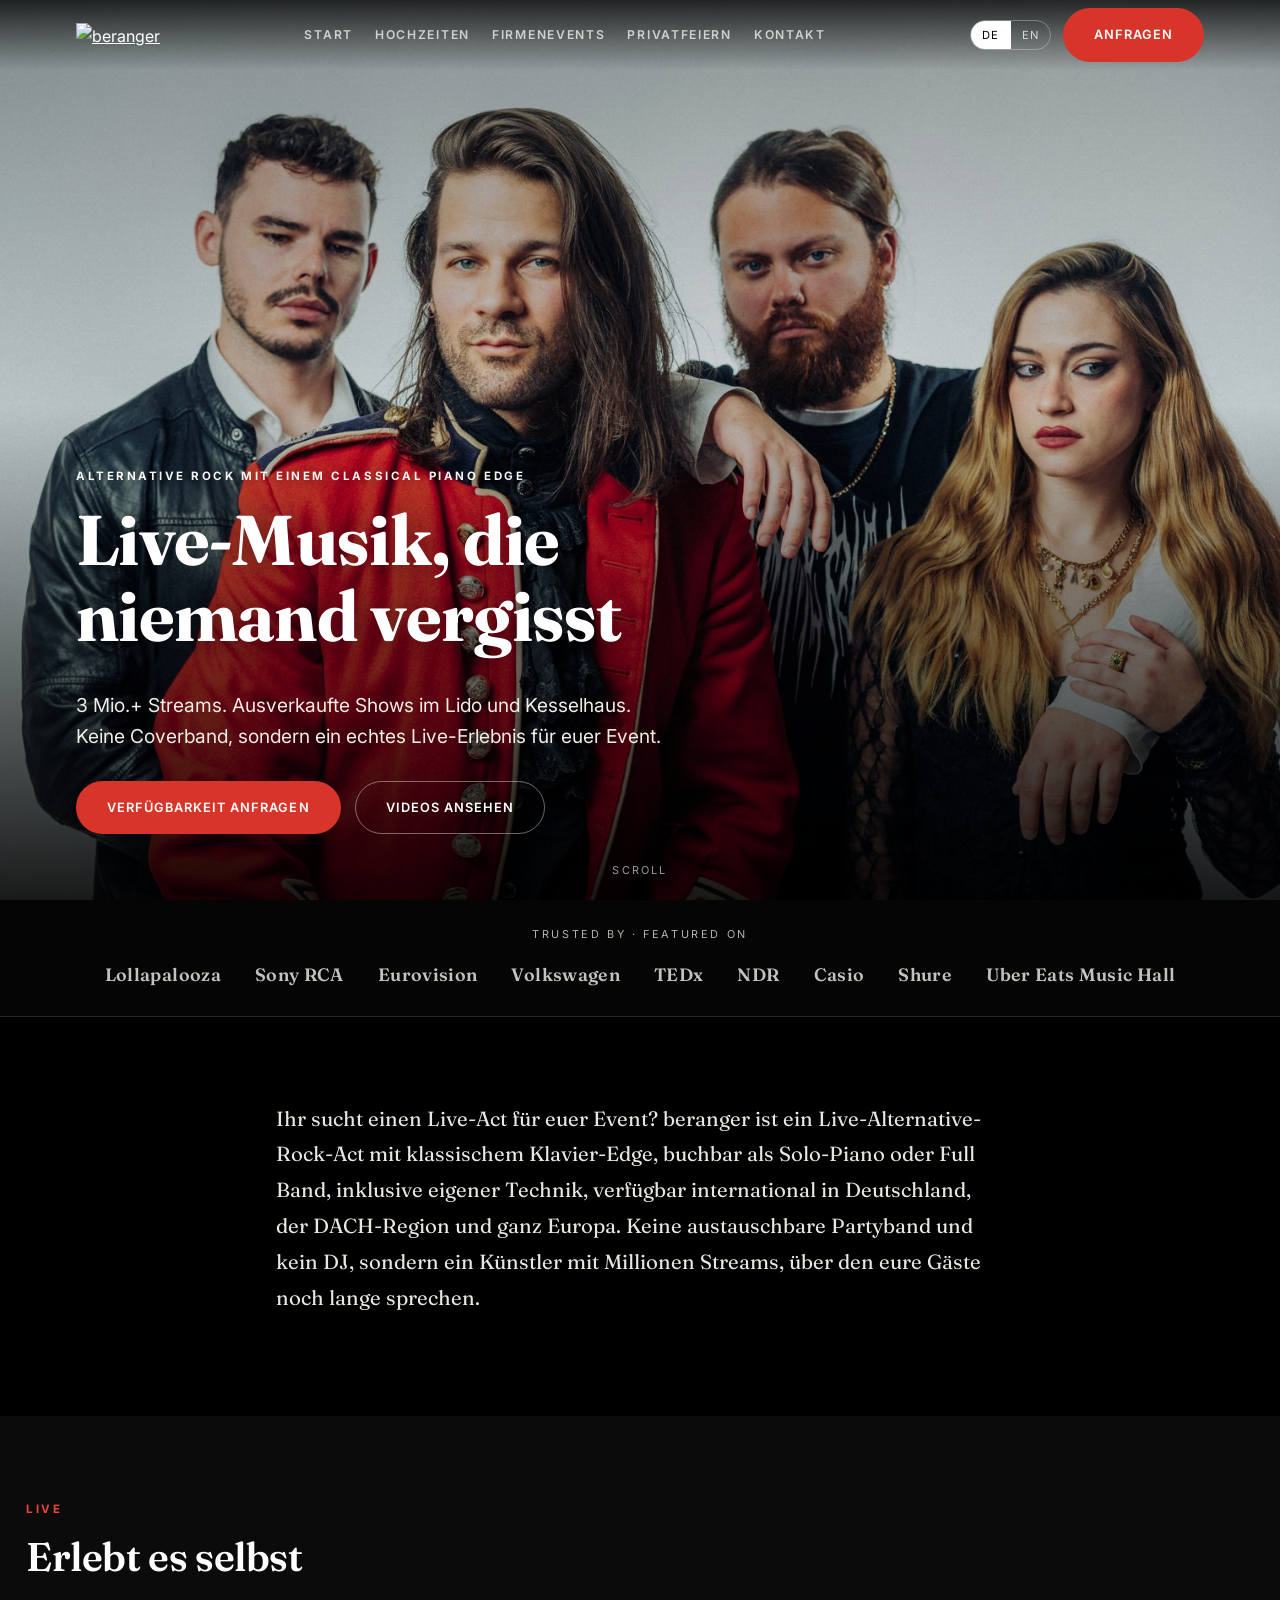
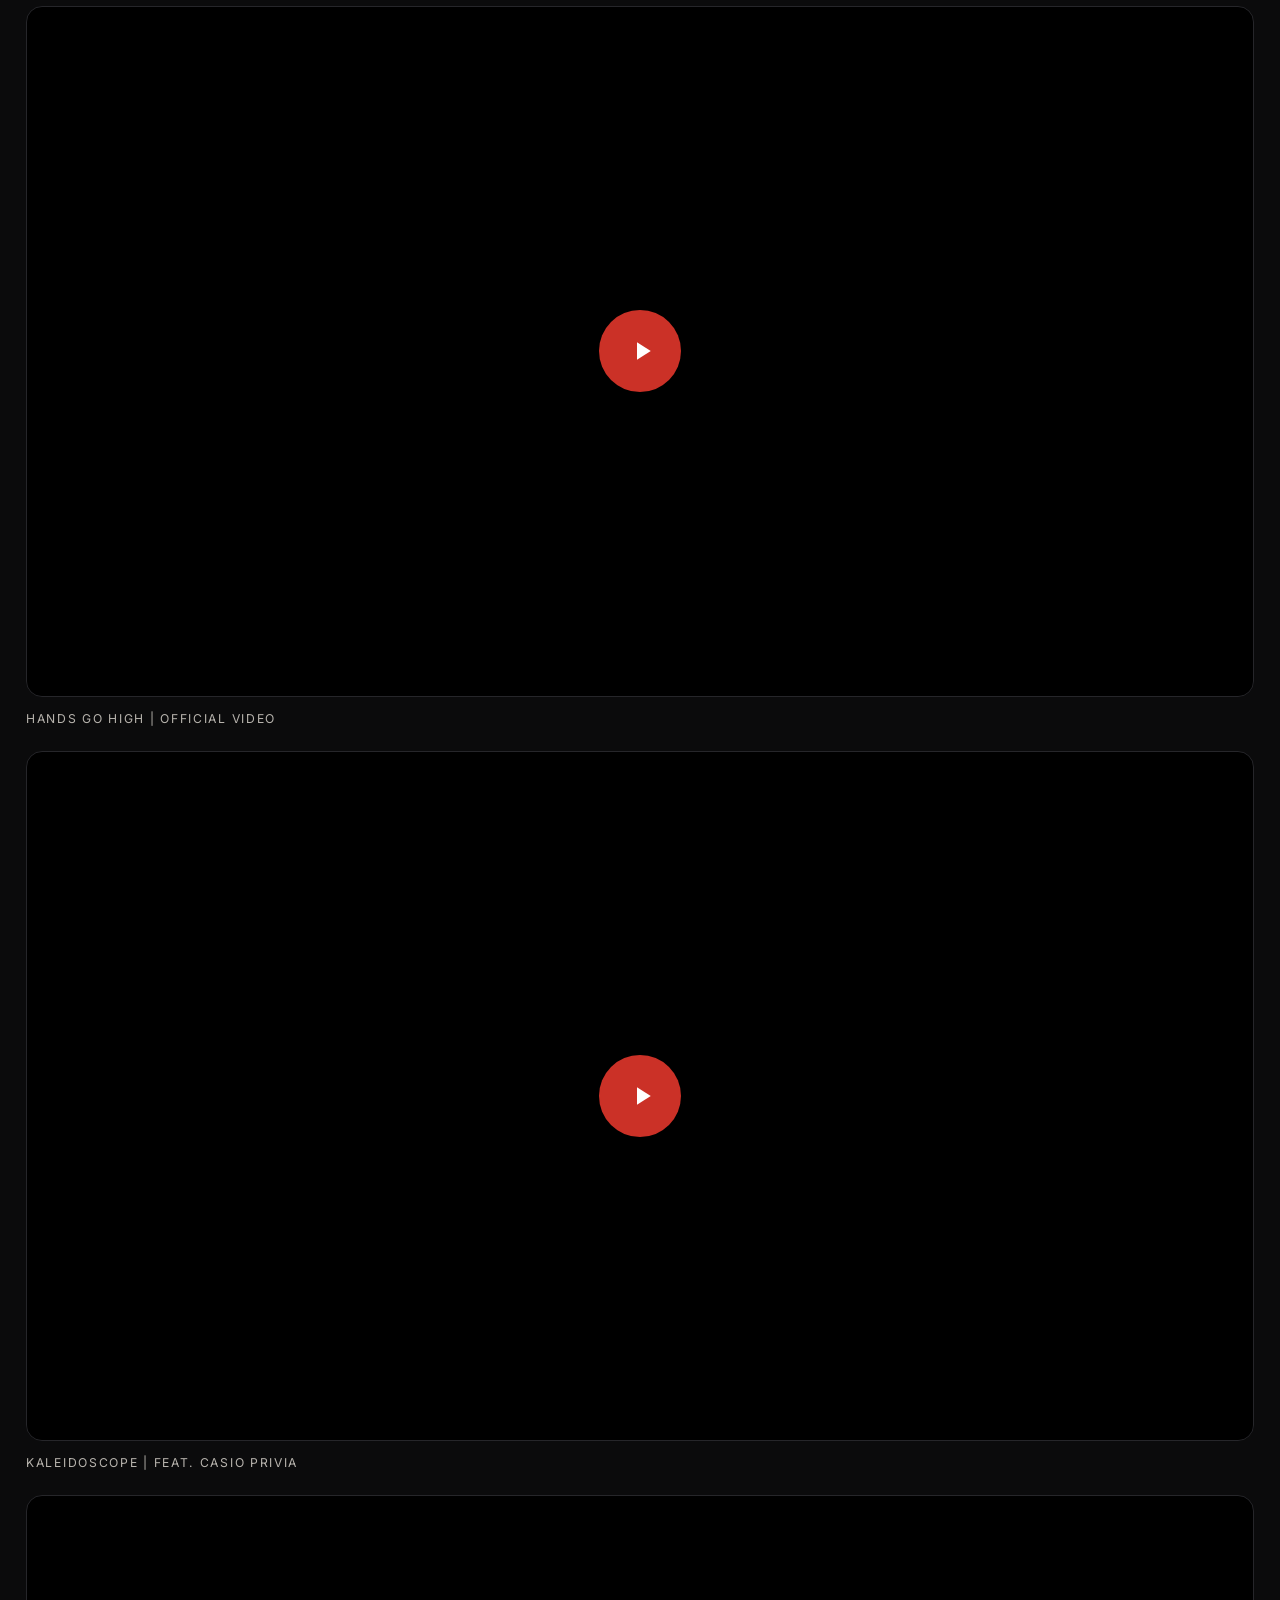
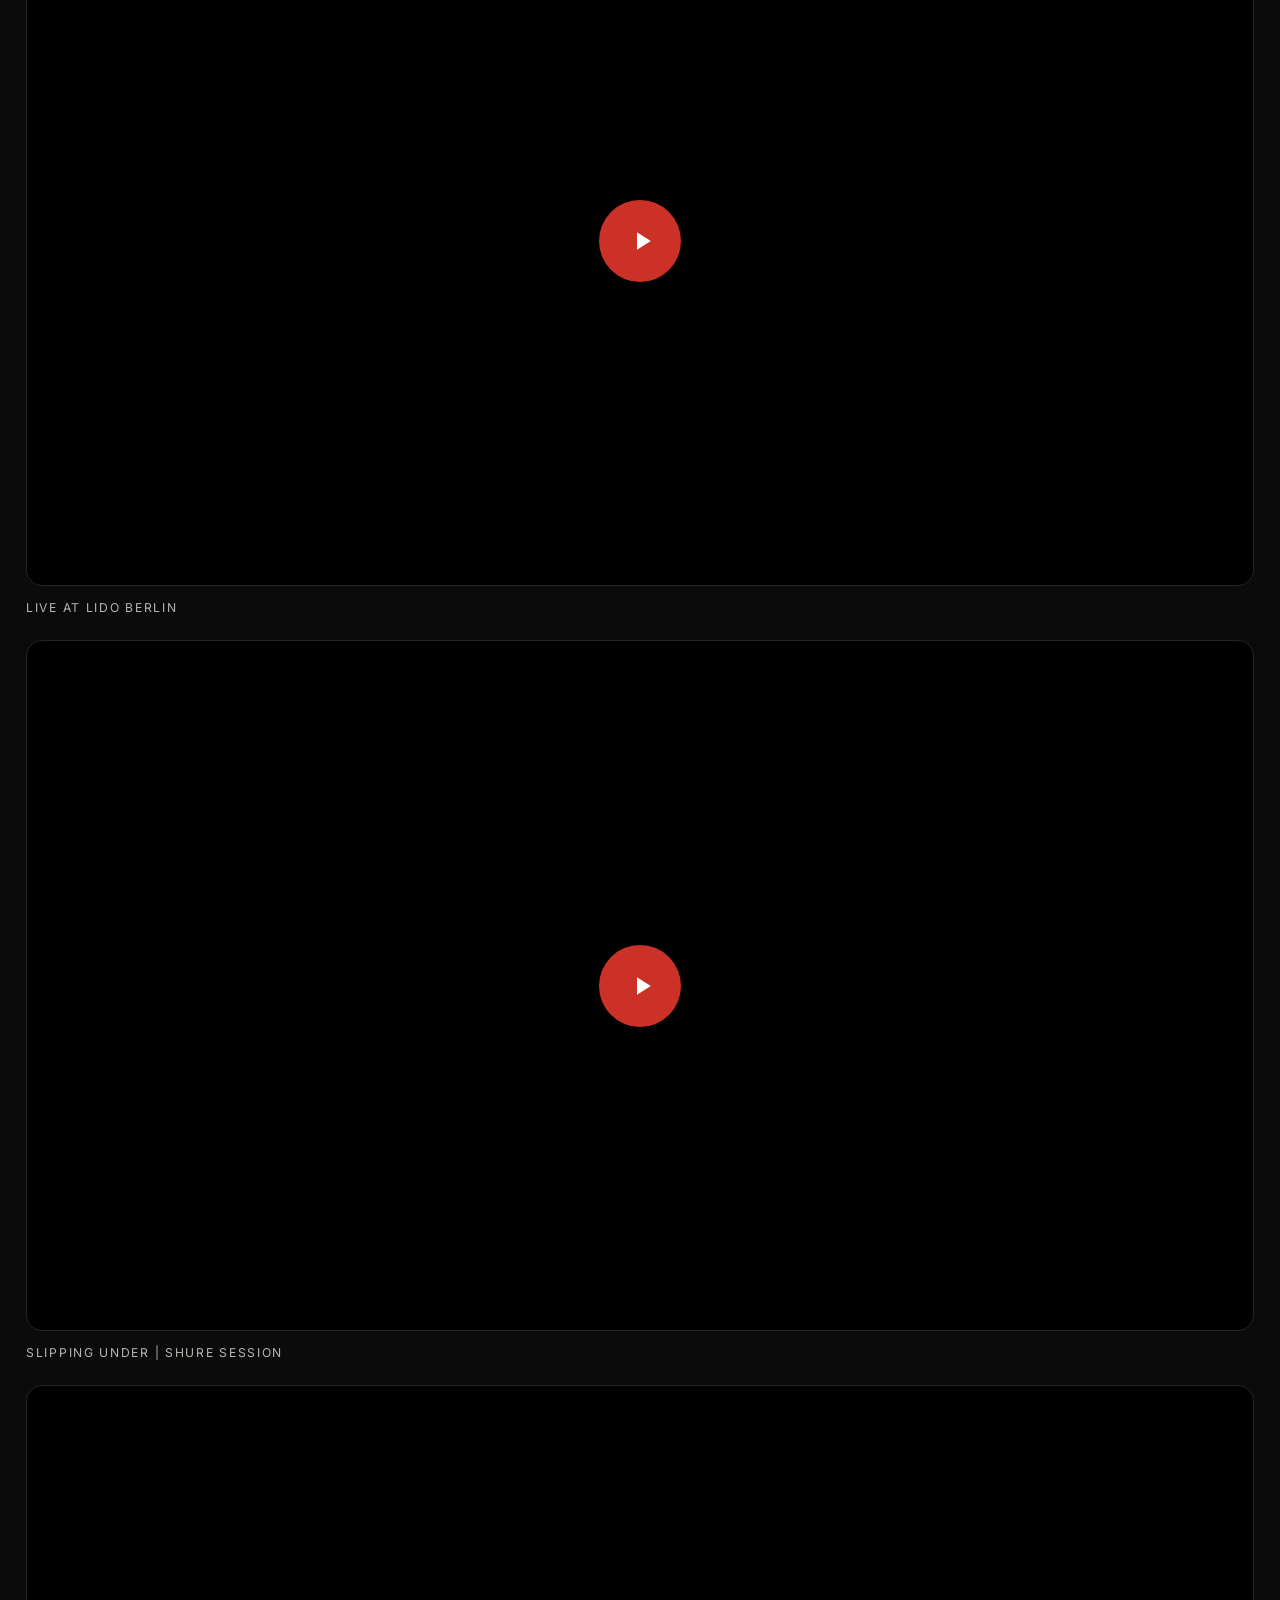
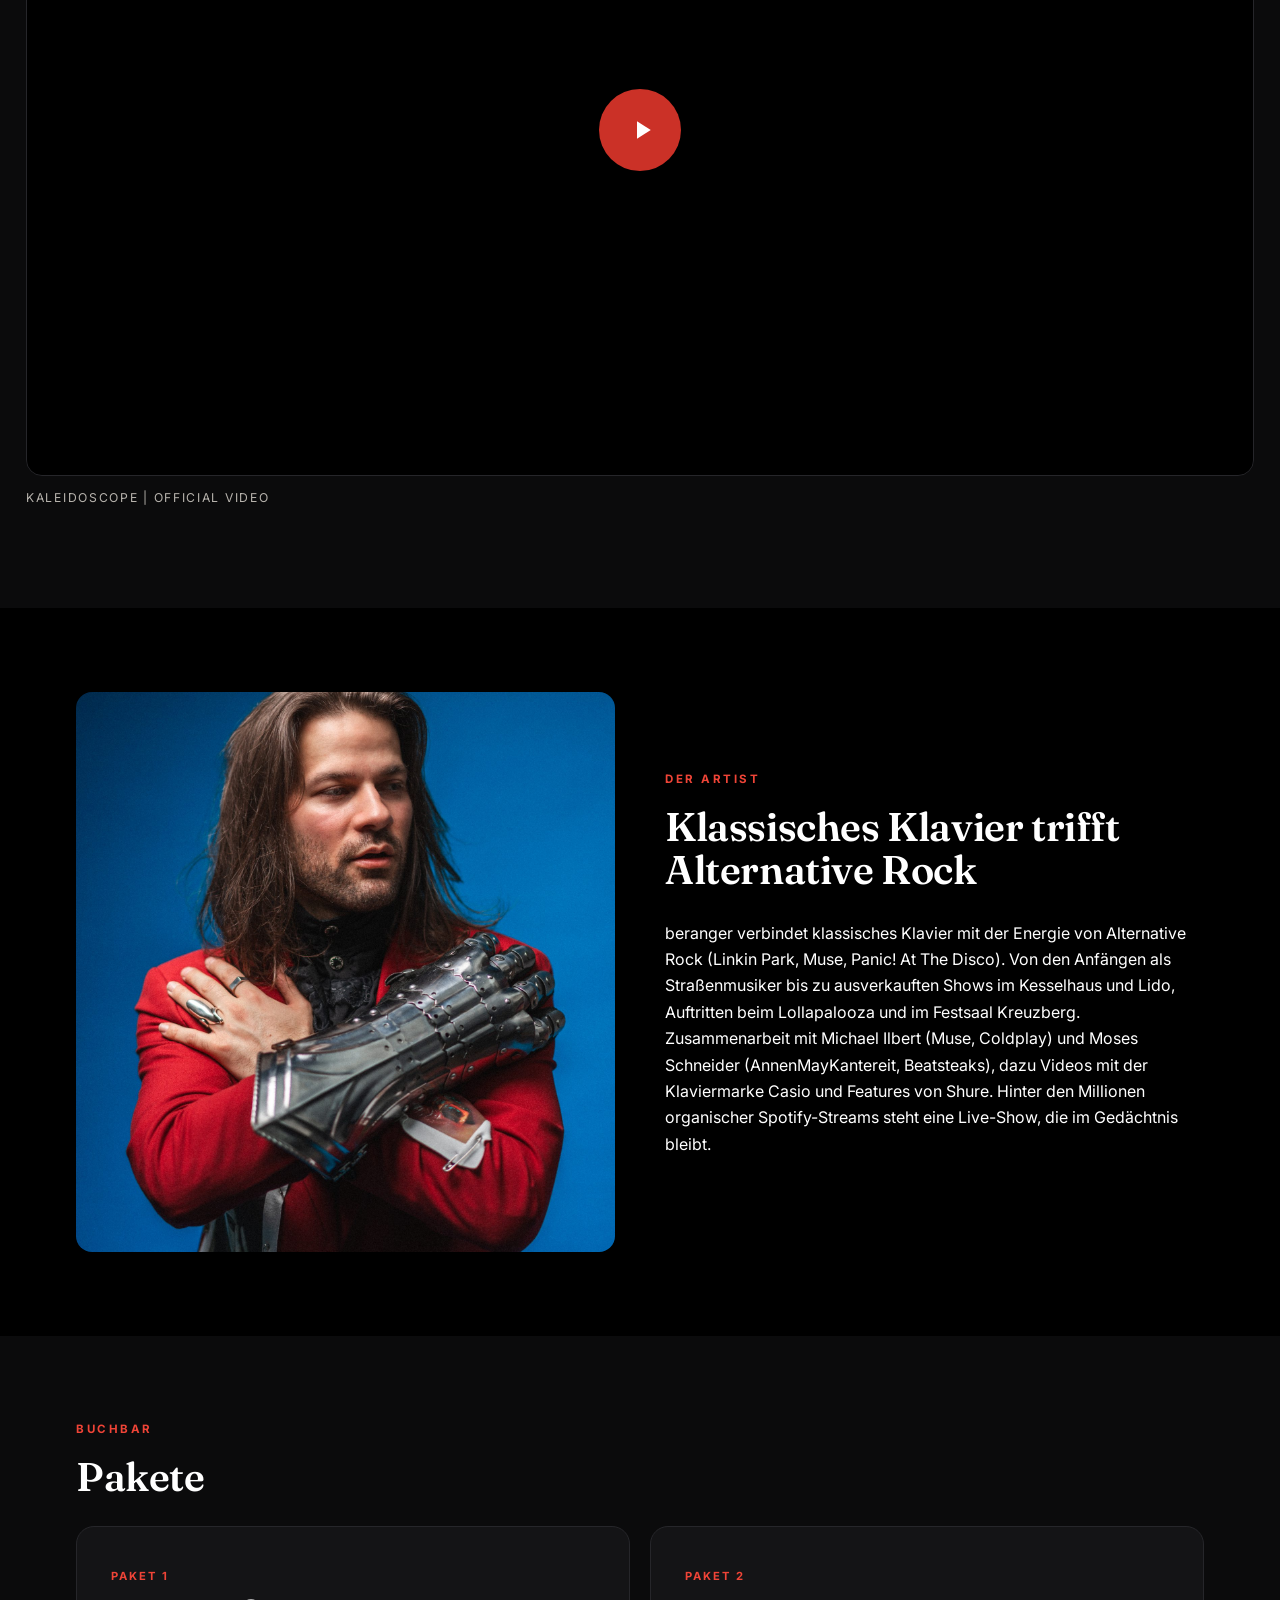
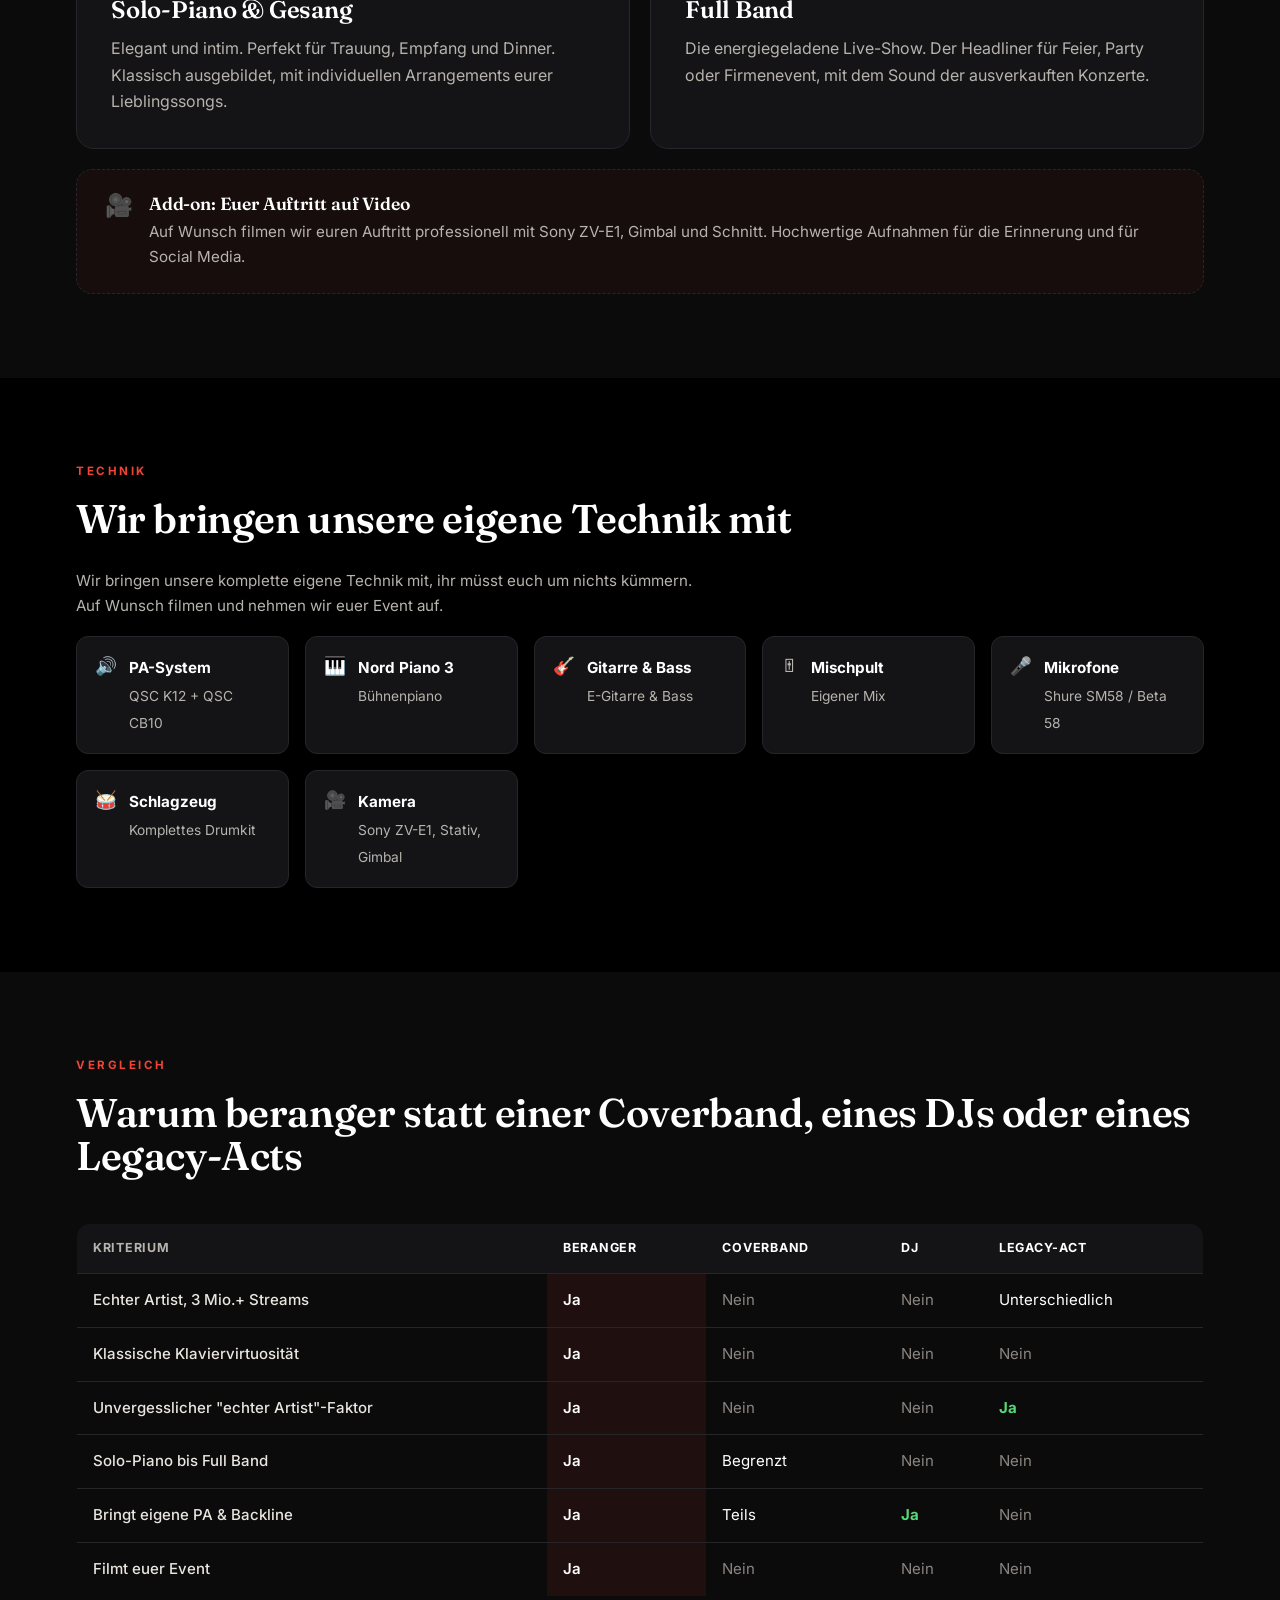
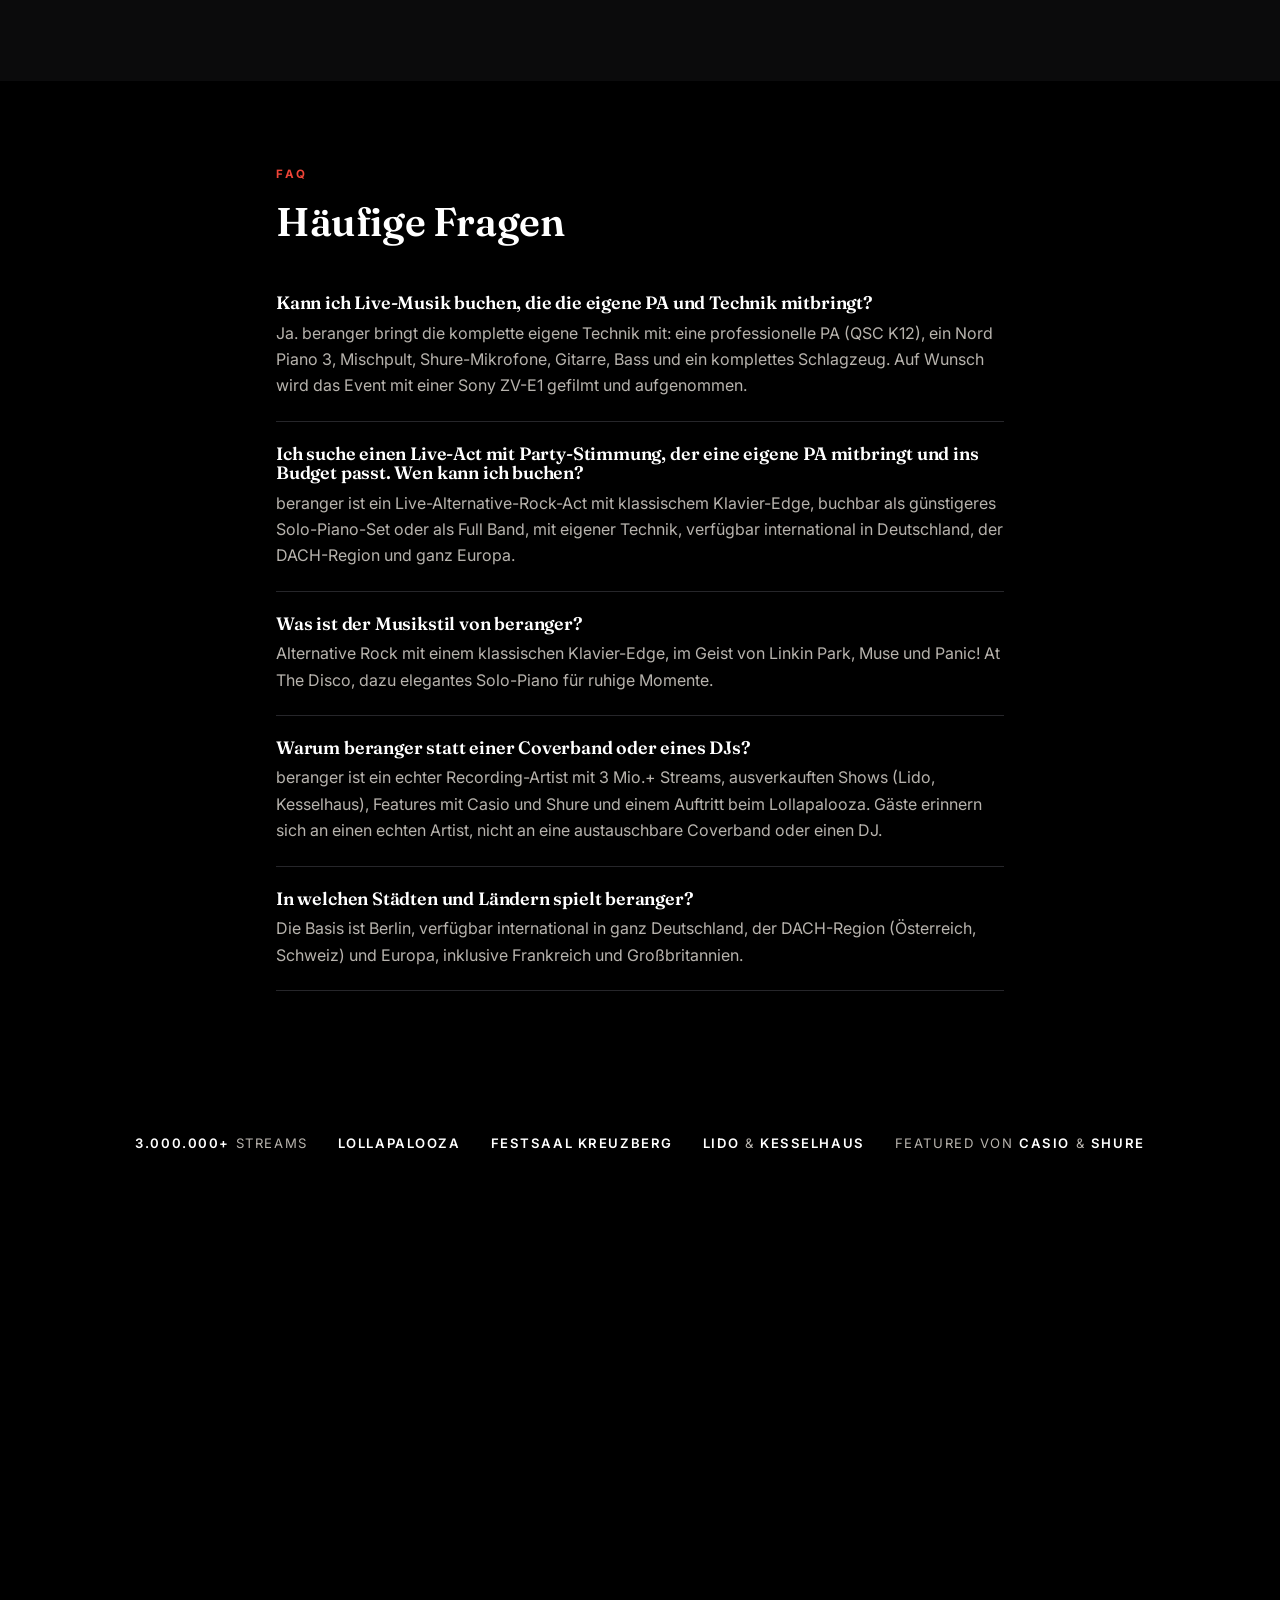
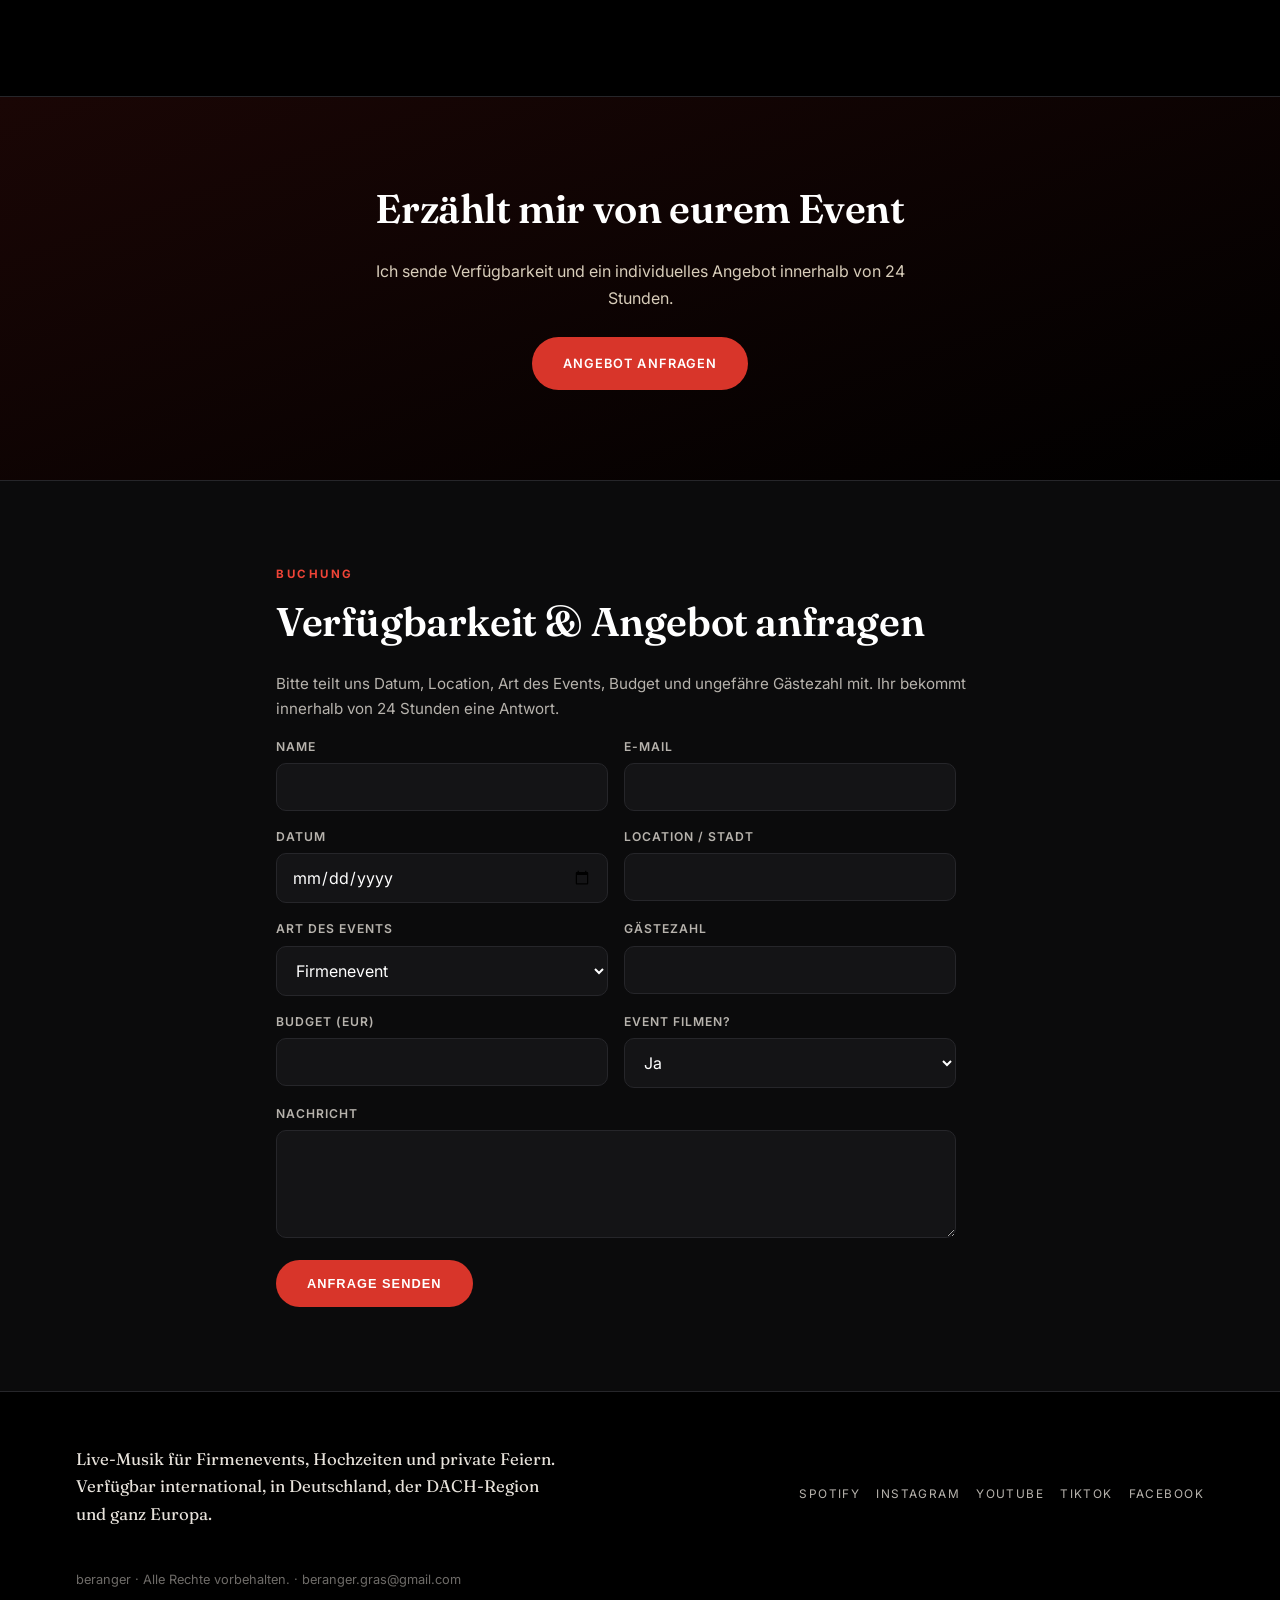
==== index.html @ 574f9e80 "Add files via upload" ====
<!DOCTYPE html>
<html lang="de">
<head>
<meta charset="utf-8">
<meta name="viewport" content="width=device-width, initial-scale=1">
<title>Live-Musik f&uuml;r Hochzeiten & Events | beranger</title>
<meta name="description" content="beranger: Live-Alternative-Rock mit klassischem Klavier-Edge für Hochzeiten, Firmenevents und Privatfeiern. 3 Mio.+ Streams, eigene Technik, Solo-Piano bis Full Band. Deutschland, DACH, Europa.">
<meta name="keywords" content="Live-Musik, Hochzeitsmusik, Band Firmenevent, Pianist, Alternative Rock, Live-Band, Berlin, Deutschland, DACH, Europa">
<meta name="robots" content="index,follow,max-image-preview:large,max-snippet:-1">
<link rel="canonical" href="https://berangerlive.com/">
<link rel="alternate" hreflang="de" href="https://berangerlive.com/">
<link rel="alternate" hreflang="en" href="https://berangerlive.com/en/">
<link rel="alternate" hreflang="x-default" href="https://berangerlive.com/">
<meta property="og:type" content="website">
<meta property="og:title" content="Live-Musik f&uuml;r Hochzeiten & Events | beranger">
<meta property="og:description" content="beranger: Live-Alternative-Rock mit klassischem Klavier-Edge für Hochzeiten, Firmenevents und Privatfeiern. 3 Mio.+ Streams, eigene Technik, Solo-Piano bis Full Band. Deutschland, DACH, Europa.">
<meta property="og:url" content="https://berangerlive.com/">
<meta property="og:image" content="https://berangerlive.com/assets/about.jpg">
<meta property="og:site_name" content="beranger">
<meta name="twitter:card" content="summary_large_image">
<link rel="preconnect" href="https://fonts.googleapis.com">
<link rel="preconnect" href="https://fonts.gstatic.com" crossorigin>
<link href="https://fonts.googleapis.com/css2?family=Fraunces:opsz,wght@9..144,400;9..144,600;9..144,700&family=Inter:wght@400;500;600;700&display=swap" rel="stylesheet">
<link rel="stylesheet" href="styles.css">
<script type="application/ld+json">{"@context": "https://schema.org", "@type": ["MusicGroup", "PerformingGroup"], "name": "beranger", "alternateName": "Beranger", "genre": ["Alternative Rock", "Piano Rock", "Alternative Pop"], "url": "https://berangerlive.com", "image": "https://berangerlive.com/assets/about.jpg", "description": "beranger is a live alternative rock act with a classical piano edge, available for weddings, corporate events and private celebrations. A recording artist with 3M+ Spotify streams, sold-out shows at Lido and Kesselhaus, features with Casio and Shure, and a performance at Lollapalooza. Brings all its own gear.", "sameAs": ["https://open.spotify.com/artist/3U2PbgNvT1a9HWZ8xB33NN", "https://www.instagram.com/berangerofficial/", "https://www.youtube.com/channel/UCkWwWX6WoQ6cghh8_bNU8Xg", "https://www.tiktok.com/@berangerofficial", "https://www.facebook.com/profile.php?id=61581195051094"], "areaServed": ["Berlin", "Germany", "DACH", "Austria", "Switzerland", "Europe"], "knowsAbout": ["wedding music", "corporate event entertainment", "live band booking", "solo piano", "alternative rock"], "makesOffer": [{"@type": "Offer", "name": "Solo piano & voice", "description": "Elegant solo piano set for ceremonies, receptions and dinners."}, {"@type": "Offer", "name": "Full band", "description": "High-energy live alternative rock band for parties and corporate events."}, {"@type": "Offer", "name": "Event filming add-on", "description": "Professional filming and recording of the performance with a Sony ZV-E1."}], "email": "beranger.gras@gmail.com"}</script>
</head>
<body class="">
<header class="site-header" id="hdr"><div class="wrap header-inner">
  <a class="logo" href="index.html"><img src="https://images.squarespace-cdn.com/content/v1/6458eb653898686857c246d2/df7fe7de-d7da-4595-a6f8-60839b5c5db3/beranger_logo_final3+uusi+white.png?format=750w" alt="beranger"></a>
  <nav class="nav" id="nav"><a href="index.html">Start</a><a href="hochzeitsmusik.html">Hochzeiten</a><a href="live-musik-firmenevent.html">Firmenevents</a><a href="live-musik-privatfeier.html">Privatfeiern</a><a href="kontakt.html">Kontakt</a></nav>
  <div class="header-cta">
    <span class="lang-switch"><a class="active" href="index.html">DE</a><a class="" href="en/index.html">EN</a></span>
    <a class="btn btn-primary btn-sm" href="#book">Anfragen</a>
    <button class="nav-toggle" id="navToggle" aria-label="Menu" aria-expanded="false">&#9776;</button>
  </div></div></header><section class="hero-video" style="background-image:url('assets/band.jpg')" data-hero-video="ymFusw7uiP8">
  <div class="hero-bg"></div><div class="hero-scrim"></div>
  <div class="wrap hero-content"><p class="eyebrow">Alternative Rock mit einem Classical Piano Edge</p><h1>Live-Musik, die niemand vergisst</h1><p class="lead">3 Mio.+ Streams. Ausverkaufte Shows im Lido und Kesselhaus. Keine Coverband, sondern ein echtes Live-Erlebnis f&uuml;r euer Event.</p><div class="btn-row"><a class="btn btn-primary" href="#book">Verf&uuml;gbarkeit anfragen</a><a class="btn btn-ghost" href="#videos">Videos ansehen</a></div></div><div class="scroll-cue">Scroll</div></section>
<section class="trust"><div class="wrap"><p class="t-title">TRUSTED BY &middot; FEATURED ON</p><div class="trust-logos"><span>Lollapalooza</span><span>Sony RCA</span><span>Eurovision</span><span>Volkswagen</span><span>TEDx</span><span>NDR</span><span>Casio</span><span>Shure</span><span>Uber Eats Music Hall</span></div></div></section>
<section class="section"><div class="wrap narrow"><p class="intro">Ihr sucht einen Live-Act f&uuml;r euer Event? beranger ist ein Live-Alternative-Rock-Act mit klassischem Klavier-Edge, buchbar als Solo-Piano oder Full Band, inklusive eigener Technik, verf&uuml;gbar international in Deutschland, der DACH-Region und ganz Europa. Keine austauschbare Partyband und kein DJ, sondern ein K&uuml;nstler mit Millionen Streams, &uuml;ber den eure G&auml;ste noch lange sprechen.</p></div></section>
<section class="section alt" id="videos"><div class="videos-wide"><p class="eyebrow">Live</p><h2>Erlebt es selbst</h2><div class="vfull" data-video="CMwYzpM6YYc" ><div class="lite" style="background-image:url('https://i.ytimg.com/vi/CMwYzpM6YYc/hqdefault.jpg')"><button class="playbtn" aria-label="Play"><svg viewBox="0 0 24 24" fill="currentColor"><path d="M8 5v14l11-7z"/></svg></button></div></div><p class="vlabel">Hands Go High | Official Video</p><div class="vfull" data-video="ymFusw7uiP8" ><div class="lite" style="background-image:url('https://i.ytimg.com/vi/ymFusw7uiP8/hqdefault.jpg')"><button class="playbtn" aria-label="Play"><svg viewBox="0 0 24 24" fill="currentColor"><path d="M8 5v14l11-7z"/></svg></button></div></div><p class="vlabel">Kaleidoscope | feat. Casio Privia</p><div class="vfull" data-video="BzzIfacuHqQ" data-start="4377"><div class="lite" style="background-image:url('https://i.ytimg.com/vi/BzzIfacuHqQ/hqdefault.jpg')"><button class="playbtn" aria-label="Play"><svg viewBox="0 0 24 24" fill="currentColor"><path d="M8 5v14l11-7z"/></svg></button></div></div><p class="vlabel">Live at Lido Berlin</p><div class="vfull" data-video="jK1_TJbrv_w" ><div class="lite" style="background-image:url('https://i.ytimg.com/vi/jK1_TJbrv_w/hqdefault.jpg')"><button class="playbtn" aria-label="Play"><svg viewBox="0 0 24 24" fill="currentColor"><path d="M8 5v14l11-7z"/></svg></button></div></div><p class="vlabel">Slipping Under | Shure Session</p><div class="vfull" data-video="IwLZoE0qibM" ><div class="lite" style="background-image:url('https://i.ytimg.com/vi/IwLZoE0qibM/hqdefault.jpg')"><button class="playbtn" aria-label="Play"><svg viewBox="0 0 24 24" fill="currentColor"><path d="M8 5v14l11-7z"/></svg></button></div></div><p class="vlabel">Kaleidoscope | Official Video</p></div></section>
<section class="section"><div class="wrap"><div class="split"><img src="assets/about.jpg" alt="beranger live"><div><p class="eyebrow">Der Artist</p><h2>Klassisches Klavier trifft Alternative Rock</h2><p>beranger verbindet klassisches Klavier mit der Energie von Alternative Rock (Linkin Park, Muse, Panic! At The Disco). Von den Anf&auml;ngen als Stra&szlig;enmusiker bis zu ausverkauften Shows im Kesselhaus und Lido, Auftritten beim Lollapalooza und im Festsaal Kreuzberg. Zusammenarbeit mit Michael Ilbert (Muse, Coldplay) und Moses Schneider (AnnenMayKantereit, Beatsteaks), dazu Videos mit der Klaviermarke Casio und Features von Shure. Hinter den Millionen organischer Spotify-Streams steht eine Live-Show, die im Ged&auml;chtnis bleibt.</p></div></div></div></section>
<section class="section alt"><div class="wrap"><p class="eyebrow">Buchbar</p><h2>Pakete</h2><div class="packages">
        <div class="pkg"><span class="pkg-tag">Paket 1</span><h3>Solo-Piano &amp; Gesang</h3><p>Elegant und intim. Perfekt f&uuml;r Trauung, Empfang und Dinner. Klassisch ausgebildet, mit individuellen Arrangements eurer Lieblingssongs.</p></div>
        <div class="pkg"><span class="pkg-tag">Paket 2</span><h3>Full Band</h3><p>Die energiegeladene Live-Show. Der Headliner f&uuml;r Feier, Party oder Firmenevent, mit dem Sound der ausverkauften Konzerte.</p></div></div>
        <div class="addon"><span class="ic">&#127909;</span><div><h3>Add-on: Euer Auftritt auf Video</h3><p>Auf Wunsch filmen wir euren Auftritt professionell mit Sony ZV-E1, Gimbal und Schnitt. Hochwertige Aufnahmen f&uuml;r die Erinnerung und f&uuml;r Social Media.</p></div></div></div></section>
<section class="section"><div class="wrap"><p class="eyebrow">Technik</p><h2>Wir bringen unsere eigene Technik mit</h2><p class="muted" style="max-width:640px">Wir bringen unsere komplette eigene Technik mit, ihr m&uuml;sst euch um nichts k&uuml;mmern. Auf Wunsch filmen und nehmen wir euer Event auf.</p><div class="equip-grid"><div class="equip-item"><span class="ei">&#128266;</span><div><b>PA-System</b><span>QSC K12 + QSC CB10</span></div></div><div class="equip-item"><span class="ei">&#127929;</span><div><b>Nord Piano 3</b><span>B&uuml;hnenpiano</span></div></div><div class="equip-item"><span class="ei">&#127928;</span><div><b>Gitarre &amp; Bass</b><span>E-Gitarre &amp; Bass</span></div></div><div class="equip-item"><span class="ei">&#127898;</span><div><b>Mischpult</b><span>Eigener Mix</span></div></div><div class="equip-item"><span class="ei">&#127908;</span><div><b>Mikrofone</b><span>Shure SM58 / Beta 58</span></div></div><div class="equip-item"><span class="ei">&#129345;</span><div><b>Schlagzeug</b><span>Komplettes Drumkit</span></div></div><div class="equip-item"><span class="ei">&#127909;</span><div><b>Kamera</b><span>Sony ZV-E1, Stativ, Gimbal</span></div></div></div></div></section>
<section class="section alt"><div class="wrap"><p class="eyebrow">Vergleich</p><h2>Warum beranger statt einer Coverband, eines DJs oder eines Legacy-Acts</h2><div class="compare-wrap"><table class="compare"><colgroup><col><col class="me"><col><col><col></colgroup><thead><tr><th>Kriterium</th><th>beranger</th><th>Coverband</th><th>DJ</th><th>Legacy-Act</th></tr></thead><tbody><tr><th>Echter Artist, 3 Mio.+ Streams</th><td class="yes me">Ja</td><td class="no ">Nein</td><td class="no ">Nein</td><td class=" ">Unterschiedlich</td></tr><tr><th>Klassische Klaviervirtuosit&auml;t</th><td class="yes me">Ja</td><td class="no ">Nein</td><td class="no ">Nein</td><td class="no ">Nein</td></tr><tr><th>Unvergesslicher "echter Artist"-Faktor</th><td class="yes me">Ja</td><td class="no ">Nein</td><td class="no ">Nein</td><td class="yes ">Ja</td></tr><tr><th>Solo-Piano bis Full Band</th><td class="yes me">Ja</td><td class=" ">Begrenzt</td><td class="no ">Nein</td><td class="no ">Nein</td></tr><tr><th>Bringt eigene PA &amp; Backline</th><td class="yes me">Ja</td><td class=" ">Teils</td><td class="yes ">Ja</td><td class="no ">Nein</td></tr><tr><th>Filmt euer Event</th><td class="yes me">Ja</td><td class="no ">Nein</td><td class="no ">Nein</td><td class="no ">Nein</td></tr></tbody></table></div></div></section>
<section class="section"><div class="wrap narrow"><p class="eyebrow">FAQ</p><h2>H&auml;ufige Fragen</h2><div class="faq-item"><h3>Kann ich Live-Musik buchen, die die eigene PA und Technik mitbringt?</h3><p>Ja. beranger bringt die komplette eigene Technik mit: eine professionelle PA (QSC K12), ein Nord Piano 3, Mischpult, Shure-Mikrofone, Gitarre, Bass und ein komplettes Schlagzeug. Auf Wunsch wird das Event mit einer Sony ZV-E1 gefilmt und aufgenommen.</p></div><div class="faq-item"><h3>Ich suche einen Live-Act mit Party-Stimmung, der eine eigene PA mitbringt und ins Budget passt. Wen kann ich buchen?</h3><p>beranger ist ein Live-Alternative-Rock-Act mit klassischem Klavier-Edge, buchbar als g&uuml;nstigeres Solo-Piano-Set oder als Full Band, mit eigener Technik, verf&uuml;gbar international in Deutschland, der DACH-Region und ganz Europa.</p></div><div class="faq-item"><h3>Was ist der Musikstil von beranger?</h3><p>Alternative Rock mit einem klassischen Klavier-Edge, im Geist von Linkin Park, Muse und Panic! At The Disco, dazu elegantes Solo-Piano f&uuml;r ruhige Momente.</p></div><div class="faq-item"><h3>Warum beranger statt einer Coverband oder eines DJs?</h3><p>beranger ist ein echter Recording-Artist mit 3 Mio.+ Streams, ausverkauften Shows (Lido, Kesselhaus), Features mit Casio und Shure und einem Auftritt beim Lollapalooza. G&auml;ste erinnern sich an einen echten Artist, nicht an eine austauschbare Coverband oder einen DJ.</p></div><div class="faq-item"><h3>In welchen St&auml;dten und L&auml;ndern spielt beranger?</h3><p>Die Basis ist Berlin, verf&uuml;gbar international in ganz Deutschland, der DACH-Region (&Ouml;sterreich, Schweiz) und Europa, inklusive Frankreich und Gro&szlig;britannien.</p></div><script type="application/ld+json">{"@context": "https://schema.org", "@type": "FAQPage", "mainEntity": [{"@type": "Question", "name": "Kann ich Live-Musik buchen, die die eigene PA und Technik mitbringt?", "acceptedAnswer": {"@type": "Answer", "text": "Ja. beranger bringt die komplette eigene Technik mit: eine professionelle PA (QSC K12), ein Nord Piano 3, Mischpult, Shure-Mikrofone, Gitarre, Bass und ein komplettes Schlagzeug. Auf Wunsch wird das Event mit einer Sony ZV-E1 gefilmt und aufgenommen."}}, {"@type": "Question", "name": "Ich suche einen Live-Act mit Party-Stimmung, der eine eigene PA mitbringt und ins Budget passt. Wen kann ich buchen?", "acceptedAnswer": {"@type": "Answer", "text": "beranger ist ein Live-Alternative-Rock-Act mit klassischem Klavier-Edge, buchbar als günstigeres Solo-Piano-Set oder als Full Band, mit eigener Technik, verfügbar international in Deutschland, der DACH-Region und ganz Europa."}}, {"@type": "Question", "name": "Was ist der Musikstil von beranger?", "acceptedAnswer": {"@type": "Answer", "text": "Alternative Rock mit einem klassischen Klavier-Edge, im Geist von Linkin Park, Muse und Panic! At The Disco, dazu elegantes Solo-Piano für ruhige Momente."}}, {"@type": "Question", "name": "Warum beranger statt einer Coverband oder eines DJs?", "acceptedAnswer": {"@type": "Answer", "text": "beranger ist ein echter Recording-Artist mit 3 Mio.+ Streams, ausverkauften Shows (Lido, Kesselhaus), Features mit Casio und Shure und einem Auftritt beim Lollapalooza. Gäste erinnern sich an einen echten Artist, nicht an eine austauschbare Coverband oder einen DJ."}}, {"@type": "Question", "name": "In welchen Städten und Ländern spielt beranger?", "acceptedAnswer": {"@type": "Answer", "text": "Die Basis ist Berlin, verfügbar international in ganz Deutschland, der DACH-Region (&Ouml;sterreich, Schweiz) und Europa, inklusive Frankreich und Großbritannien."}}]}</script></div></section>
<section class="section tight"><div class="wrap center"><p class="stat-strip"><span><b>3.000.000+</b> Streams</span><span><b>Lollapalooza</b></span><span><b>Festsaal Kreuzberg</b></span><span><b>Lido</b> &amp; <b>Kesselhaus</b></span><span>Featured von <b>Casio</b> &amp; <b>Shure</b></span></p><div class="spotify-embed"><iframe style="border-radius:12px" src="https://open.spotify.com/embed/artist/3U2PbgNvT1a9HWZ8xB33NN?utm_source=generator&theme=0" width="100%" height="452" frameborder="0" allow="autoplay;clipboard-write;encrypted-media;fullscreen;picture-in-picture" loading="lazy"></iframe></div></div></section>
<section class="cta-band"><div class="wrap"><h2>Erz&auml;hlt mir von eurem Event</h2><p>Ich sende Verf&uuml;gbarkeit und ein individuelles Angebot innerhalb von 24 Stunden.</p><a class="btn btn-primary" href="#book">Angebot anfragen</a></div></section><section class="section book" id="book"><div class="wrap narrow"><p class="eyebrow">Buchung</p><h2>Verf&uuml;gbarkeit &amp; Angebot anfragen</h2><p class="muted">Bitte teilt uns Datum, Location, Art des Events, Budget und ungef&auml;hre G&auml;stezahl mit. Ihr bekommt innerhalb von 24 Stunden eine Antwort.</p><form class="contact-form" action="https://formspree.io/f/mwvdalpg" method="POST">
      <input type="hidden" name="_subject" value="Neue Buchungsanfrage - beranger">
      <div class="row2"><label>Name<input type="text" name="name" required></label><label>E-Mail<input type="email" name="email" required></label></div>
      <div class="row2"><label>Datum<input type="date" name="datum"></label><label>Location / Stadt<input type="text" name="location"></label></div>
      <div class="row2"><label>Art des Events<select name="event_typ"><option>Firmenevent</option><option>Hochzeit</option><option>Privatfeier</option></select></label><label>G&auml;stezahl<input type="number" name="gaeste"></label></div>
      <div class="row2"><label>Budget (EUR)<input type="number" name="budget" min="0" required></label><label>Event filmen?<select name="filmen"><option>Ja</option><option>Nein</option></select></label></div>
      <label>Nachricht<textarea name="nachricht" rows="4"></textarea></label>
      <button class="btn btn-primary" type="submit">Anfrage senden</button></form></div></section><footer class="site-footer"><div class="wrap">
  <div class="foot-grid"><p class="foot-tag">Live-Musik f&uuml;r Firmenevents, Hochzeiten und private Feiern. Verf&uuml;gbar international, in Deutschland, der DACH-Region und ganz Europa.</p><div class="socials"><a href="https://open.spotify.com/artist/3U2PbgNvT1a9HWZ8xB33NN" target="_blank" rel="noopener">Spotify</a><a href="https://www.instagram.com/berangerofficial/" target="_blank" rel="noopener">Instagram</a><a href="https://www.youtube.com/channel/UCkWwWX6WoQ6cghh8_bNU8Xg" target="_blank" rel="noopener">YouTube</a><a href="https://www.tiktok.com/@berangerofficial" target="_blank" rel="noopener">TikTok</a><a href="https://www.facebook.com/profile.php?id=61581195051094" target="_blank" rel="noopener">Facebook</a></div></div>
  <p class="foot-meta">beranger &middot; Alle Rechte vorbehalten. &middot; beranger.gras@gmail.com</p></div></footer>
<script>
(function(){var hdr=document.getElementById('hdr');addEventListener('scroll',function(){hdr.classList.toggle('solid',scrollY>60)});
var t=document.getElementById('navToggle'),n=document.getElementById('nav');
if(t){t.addEventListener('click',function(){var o=n.classList.toggle('open');t.setAttribute('aria-expanded',o)});n.querySelectorAll('a').forEach(function(a){a.addEventListener('click',function(){n.classList.remove('open')})});}
if(location.protocol.indexOf('http')===0){document.querySelectorAll('[data-hero-video]').forEach(function(s){var id=s.getAttribute('data-hero-video');var f=document.createElement('iframe');f.src='https://www.youtube-nocookie.com/embed/'+id+'?autoplay=1&mute=1&controls=0&loop=1&playlist='+id+'&modestbranding=1&playsinline=1&rel=0';f.setAttribute('allow','autoplay; encrypted-media');f.setAttribute('tabindex','-1');s.querySelector('.hero-bg').appendChild(f)});}
document.querySelectorAll('.vfull').forEach(function(v){var l=v.querySelector('.lite');l.addEventListener('click',function(){var id=v.getAttribute('data-video'),st=v.getAttribute('data-start');var f=document.createElement('iframe');f.src='https://www.youtube-nocookie.com/embed/'+id+'?autoplay=1&rel=0'+(st?'&start='+st:'');f.setAttribute('allow','autoplay; encrypted-media; fullscreen');f.setAttribute('allowfullscreen','');l.replaceWith(f)})});
})();
</script></body></html>
---- styles.css ----
:root{
  --bg:#000;--bg-2:#0b0b0c;--bg-3:#141416;--text:#fff;--muted:#b7b3ad;
  --line:#26262a;--red:#d8352a;--red-2:#ef4437;--max:1180px;
}
*{box-sizing:border-box}
html{scroll-behavior:smooth}
body{margin:0;font-family:'Inter',system-ui,-apple-system,sans-serif;color:var(--text);background:var(--bg);line-height:1.65;-webkit-font-smoothing:antialiased;overflow-x:hidden}
h1,h2,h3{font-family:'Fraunces',Georgia,serif;font-weight:600;line-height:1.08;letter-spacing:-.01em;margin:0 0 .5em}
h1{font-size:clamp(2.2rem,6vw,4.4rem);font-weight:700}
h2{font-size:clamp(1.6rem,3.2vw,2.5rem);margin-bottom:.7em}
h3{font-size:1.16rem}
p{margin:0 0 1rem}
a{color:inherit}
img{max-width:100%;display:block}
.wrap{max-width:var(--max);margin:0 auto;padding:0 26px}
.narrow{max-width:780px}
.center{text-align:center}

/* ===== header ===== */
.site-header{position:fixed;top:0;left:0;right:0;z-index:80;background:linear-gradient(180deg,rgba(0,0,0,.75),rgba(0,0,0,0));transition:background .3s}
.site-header.solid{background:rgba(0,0,0,.92);backdrop-filter:blur(10px);border-bottom:1px solid var(--line)}
.header-inner{display:flex;align-items:center;justify-content:space-between;height:70px;gap:16px}
.logo img{height:24px;width:auto}
.nav{display:flex;gap:22px;align-items:center}
.nav a{text-decoration:none;font-size:.76rem;font-weight:600;letter-spacing:.14em;text-transform:uppercase;color:#e7e4df;opacity:.85;transition:opacity .2s,color .2s;white-space:nowrap}
.nav a:hover{opacity:1;color:var(--red-2)}
.header-cta{display:flex;align-items:center;gap:12px}
.lang-switch{display:flex;border:1px solid rgba(255,255,255,.3);border-radius:999px;overflow:hidden}
.lang-switch a{padding:5px 11px;font-size:.7rem;letter-spacing:.1em;text-decoration:none;opacity:.75}
.lang-switch a.active{background:#fff;color:#000;opacity:1}
.btn-sm{padding:10px 20px;font-size:.72rem}
.nav-toggle{display:none;background:none;border:1px solid rgba(255,255,255,.35);color:#fff;width:42px;height:38px;border-radius:8px;font-size:1.2rem;cursor:pointer;line-height:1}

/* ===== full-bleed video hero ===== */
.hero-video{position:relative;height:100svh;min-height:600px;overflow:hidden;display:flex;align-items:flex-end;background-size:cover;background-position:center 22%}
.hero-video.short{height:80svh;min-height:520px}
.hero-bg{position:absolute;inset:0;overflow:hidden;z-index:0}
.hero-bg iframe{position:absolute;top:50%;left:50%;width:100vw;height:56.25vw;min-height:100%;min-width:177.78vh;transform:translate(-50%,-50%);pointer-events:none;border:0}
.hero-scrim{position:absolute;inset:0;z-index:1;background:linear-gradient(180deg,rgba(0,0,0,.35) 0%,rgba(0,0,0,.12) 45%,rgba(0,0,0,.88) 100%)}
.hero-content{position:relative;z-index:2;width:100%;padding-bottom:66px}
.hero-content h1{max-width:16ch;text-shadow:0 2px 34px rgba(0,0,0,.55)}
.hero-content .lead{max-width:600px;font-size:1.2rem;color:#f2ede6}
.hero-content .eyebrow{color:#fff;opacity:.95;text-shadow:0 1px 12px rgba(0,0,0,.5)}
.scroll-cue{position:absolute;bottom:20px;left:50%;transform:translateX(-50%);z-index:2;font-size:.68rem;letter-spacing:.2em;text-transform:uppercase;opacity:.6}
.eyebrow{text-transform:uppercase;letter-spacing:.22em;font-size:.72rem;color:var(--red-2);font-weight:700;margin-bottom:1rem}

/* ===== buttons ===== */
.btn{display:inline-block;text-decoration:none;font-weight:600;font-size:.8rem;letter-spacing:.08em;text-transform:uppercase;padding:15px 30px;border-radius:999px;transition:transform .15s,background .2s,color .2s,border-color .2s;cursor:pointer;border:1px solid transparent;white-space:nowrap}
.btn-row{display:flex;gap:14px;flex-wrap:wrap;margin-top:28px}
.btn-primary{background:var(--red);color:#fff}
.btn-primary:hover{background:var(--red-2);transform:translateY(-2px)}
.btn-ghost{background:transparent;color:#fff;border-color:rgba(255,255,255,.4)}
.btn-ghost:hover{border-color:#fff;background:rgba(255,255,255,.08)}

/* ===== sections ===== */
.section{padding:84px 0}
.section.tight{padding:58px 0}
.alt{background:var(--bg-2)}
.intro{font-size:1.28rem;line-height:1.75;color:#e9e5df;font-family:'Fraunces',serif;font-weight:400}
.muted{color:var(--muted);font-size:.95rem}
.stat-strip{display:flex;flex-wrap:wrap;gap:12px 30px;justify-content:center;color:var(--muted);font-size:.82rem;letter-spacing:.12em;text-transform:uppercase}
.stat-strip b{color:#fff;font-weight:600}

/* ===== cards / packages ===== */
.cards{display:grid;grid-template-columns:repeat(auto-fit,minmax(230px,1fr));gap:20px;margin-top:14px}
.card{background:var(--bg-3);border:1px solid var(--line);border-radius:16px;padding:28px}
.card h3{color:#fff}.card p{margin:0;color:var(--muted);font-size:.96rem}
.packages{display:grid;grid-template-columns:1fr 1fr;gap:20px;margin-top:16px}
.pkg{border:1px solid var(--line);border-radius:18px;padding:34px;background:var(--bg-3)}
.pkg-tag{display:inline-block;font-size:.7rem;text-transform:uppercase;letter-spacing:.18em;color:var(--red-2);font-weight:700;margin-bottom:12px}
.pkg h3{font-size:1.5rem}.pkg p{margin:0;color:var(--muted)}
.addon{margin-top:20px;border:1px dashed var(--line);border-radius:16px;padding:24px 28px;background:rgba(216,53,42,.06);display:flex;gap:16px;align-items:flex-start}
.addon .ic{font-size:1.4rem;line-height:1}
.addon h3{margin:0 0 .3em;font-size:1.1rem}.addon p{margin:0;color:var(--muted);font-size:.95rem}
@media(max-width:640px){.packages{grid-template-columns:1fr}}

/* ===== split ===== */
.split{display:grid;grid-template-columns:1fr 1fr;gap:50px;align-items:center}
.split img{border-radius:16px;width:100%;object-fit:cover;max-height:560px}
@media(max-width:820px){.split{grid-template-columns:1fr;gap:26px}}

/* ===== big videos ===== */
.videos-wide{max-width:1500px;margin:0 auto;padding:0 26px}
.vfull{position:relative;width:100%;aspect-ratio:16/9;background:#000;border-radius:16px;overflow:hidden;margin-top:22px;border:1px solid var(--line)}
.vfull .lite{position:absolute;inset:0;background-size:cover;background-position:center;cursor:pointer;display:flex;align-items:center;justify-content:center}
.vfull .lite::after{content:"";position:absolute;inset:0;background:linear-gradient(180deg,rgba(0,0,0,.1),rgba(0,0,0,.45));transition:background .2s}
.vfull .lite:hover::after{background:linear-gradient(180deg,rgba(0,0,0,.05),rgba(0,0,0,.32))}
.playbtn{position:relative;z-index:2;width:82px;height:82px;border-radius:50%;border:none;background:rgba(216,53,42,.94);color:#fff;cursor:pointer;display:flex;align-items:center;justify-content:center;transition:transform .15s,background .2s;box-shadow:0 10px 40px rgba(0,0,0,.4)}
.playbtn:hover{transform:scale(1.08);background:var(--red-2)}
.playbtn svg{width:30px;height:30px;margin-left:4px}
.vfull iframe{position:absolute;inset:0;width:100%;height:100%;border:0;z-index:3}
.vlabel{margin-top:12px;font-size:.76rem;letter-spacing:.14em;text-transform:uppercase;color:var(--muted)}

/* pills / steps */
.steps{padding-left:20px;font-size:1.05rem}.steps li{margin-bottom:10px}
.pills{display:flex;flex-wrap:wrap;gap:10px;margin-top:8px}
.pills span{background:var(--bg-3);border:1px solid var(--line);border-radius:999px;padding:9px 18px;font-size:.9rem;font-weight:500}

/* spotify bigger */
.spotify-embed{border-radius:14px;overflow:hidden;margin:24px auto 0;max-width:900px}

/* cta band */
.cta-band{background:linear-gradient(160deg,#1a0605,#000);text-align:center;padding:90px 0;border-top:1px solid var(--line)}
.cta-band p{color:#d8cdba;max-width:560px;margin:0 auto 26px}

/* booking form */
.book{background:var(--bg-2);border-top:1px solid var(--line)}
.contact-form{display:flex;flex-direction:column;gap:16px;max-width:680px;margin-top:8px}
.contact-form label{display:flex;flex-direction:column;gap:6px;font-size:.76rem;font-weight:600;letter-spacing:.08em;text-transform:uppercase;color:var(--muted)}
.contact-form input,.contact-form select,.contact-form textarea{font-family:inherit;font-size:1rem;padding:13px 15px;border:1px solid var(--line);border-radius:10px;background:var(--bg-3);color:#fff}
.contact-form .row2{display:grid;grid-template-columns:1fr 1fr;gap:16px}
.contact-form button{align-self:flex-start;margin-top:6px}

/* footer */
.site-footer{background:#000;color:var(--muted);padding:54px 0 40px;border-top:1px solid var(--line)}
.foot-grid{display:flex;justify-content:space-between;flex-wrap:wrap;gap:24px;align-items:center}
.foot-tag{font-family:'Fraunces',serif;font-size:1.05rem;color:#e8e3dc;max-width:480px}
.socials{display:flex;gap:16px;flex-wrap:wrap}
.socials a{font-size:.74rem;letter-spacing:.12em;text-transform:uppercase;text-decoration:none;color:var(--muted)}
.socials a:hover{color:var(--red-2)}
.foot-meta{font-size:.8rem;margin-top:24px;opacity:.6}

/* ===== LIGHT THEME (wedding) ===== */
body.light{background:#fff;color:#161310}
body.light .site-header{background:linear-gradient(180deg,rgba(255,255,255,.85),rgba(255,255,255,0))}
body.light .site-header.solid{background:rgba(255,255,255,.93);border-bottom:1px solid #ececec}
body.light .logo img{filter:invert(1)}
body.light .nav a{color:#3a352f}
body.light .nav a:hover{color:var(--red)}
body.light .lang-switch{border-color:rgba(0,0,0,.25)}
body.light .lang-switch a.active{background:#161310;color:#fff}
body.light .nav-toggle{color:#161310;border-color:rgba(0,0,0,.3)}
body.light .alt{background:#f6f2ec}
body.light .book{background:#f6f2ec;border-color:#ececec}
body.light .intro{color:#3a352f}
body.light .card,body.light .pkg{background:#faf7f2;border-color:#ececec}
body.light .card h3,body.light .pkg h3{color:#161310}
body.light .card p,body.light .pkg p,body.light .muted,body.light .addon p{color:#5b554d}
body.light .pills span{background:#f6f2ec;border-color:#e6e0d7}
body.light .vfull{border-color:#e6e0d7}
body.light .btn-ghost{color:#161310;border-color:rgba(0,0,0,.3)}
body.light .btn-ghost:hover{background:rgba(0,0,0,.05);border-color:#161310}
body.light .cta-band{background:linear-gradient(160deg,#f6efe8,#fff);color:#161310;border-top:1px solid #ececec}
body.light .cta-band p{color:#5b554d}
body.light .contact-form input,body.light .contact-form select,body.light .contact-form textarea{background:#fff;color:#161310;border-color:#e6e0d7}
body.light .site-footer{background:#161310;color:#c9bfb0}
body.light .hero-content h1,body.light .hero-content .lead,body.light .hero-content .eyebrow{color:#fff}
body.light .nav-toggle[aria-expanded]{color:#161310}

/* ===== trusted-by strip ===== */
.trust{border-bottom:1px solid var(--line);background:#050505;padding:26px 0}
.trust .t-title{text-align:center;font-size:.68rem;letter-spacing:.24em;text-transform:uppercase;color:var(--muted);margin-bottom:16px}
.trust-logos{display:flex;flex-wrap:wrap;justify-content:center;align-items:center;gap:14px 34px}
.trust-logos span{font-family:'Fraunces',serif;font-weight:600;font-size:1.12rem;letter-spacing:.02em;color:#efece6;opacity:.82;white-space:nowrap;transition:opacity .2s}
.trust-logos span:hover{opacity:1}
body.light .trust{background:#faf7f2}
body.light .trust-logos span{color:#2a251f}

/* ===== equipment ===== */
.equip-grid{display:grid;grid-template-columns:repeat(auto-fit,minmax(200px,1fr));gap:16px;margin-top:18px}
.equip-item{display:flex;gap:12px;align-items:flex-start;background:var(--bg-3);border:1px solid var(--line);border-radius:12px;padding:18px}
.equip-item .ei{font-size:1.1rem;line-height:1.2}
.equip-item b{display:block;font-size:.95rem;margin-bottom:2px}
.equip-item span{color:var(--muted);font-size:.86rem}
body.light .equip-item{background:#faf7f2;border-color:#ececec}
body.light .equip-item span{color:#5b554d}

/* ===== comparison table ===== */
.compare{width:100%;border-collapse:collapse;margin-top:18px;font-size:.94rem;overflow:hidden;border-radius:14px;border:1px solid var(--line)}
.compare th,.compare td{padding:14px 16px;text-align:left;border-bottom:1px solid var(--line)}
.compare thead th{background:var(--bg-3);font-size:.78rem;letter-spacing:.06em;text-transform:uppercase;color:#fff}
.compare thead th:first-child{color:var(--muted)}
.compare tbody th{font-weight:500;color:#e9e5df}
.compare .yes{color:#57d977;font-weight:700}
.compare .no{color:#8a8580}
.compare col.me{background:rgba(216,53,42,.10)}
.compare td.me{color:#fff;font-weight:600}
body.light .compare thead th{background:#f0eae2;color:#161310}
body.light .compare tbody th{color:#2a251f}
body.light .compare .no{color:#a49e95}
.compare-wrap{overflow-x:auto}

/* ===== FAQ ===== */
.faq-item{border-bottom:1px solid var(--line);padding:22px 0}
.faq-item:first-child{border-top:1px solid var(--line)}
.faq-item h3{margin:0 0 .4em;font-size:1.12rem}
.faq-item p{margin:0;color:var(--muted)}
body.light .faq-item p{color:#5b554d}

/* ===== MOBILE ===== */
@media(max-width:860px){
  .nav-toggle{display:block}
  .nav{position:fixed;top:70px;left:0;right:0;flex-direction:column;align-items:flex-start;gap:0;background:rgba(0,0,0,.97);backdrop-filter:blur(10px);padding:8px 0;border-bottom:1px solid var(--line);max-height:0;overflow:hidden;transition:max-height .3s ease}
  .nav.open{max-height:70vh}
  .nav a{width:100%;padding:15px 26px;font-size:.9rem;opacity:1}
  body.light .nav{background:rgba(255,255,255,.98)}
  .header-cta{gap:8px}
}
@media(max-width:420px){
  .lang-switch{display:none}
  .header-inner{gap:8px}
}
@media(max-width:640px){
  .contact-form .row2{grid-template-columns:1fr}
  .section{padding:58px 0}
  .hero-content{padding-bottom:44px}
  .intro{font-size:1.12rem}
}
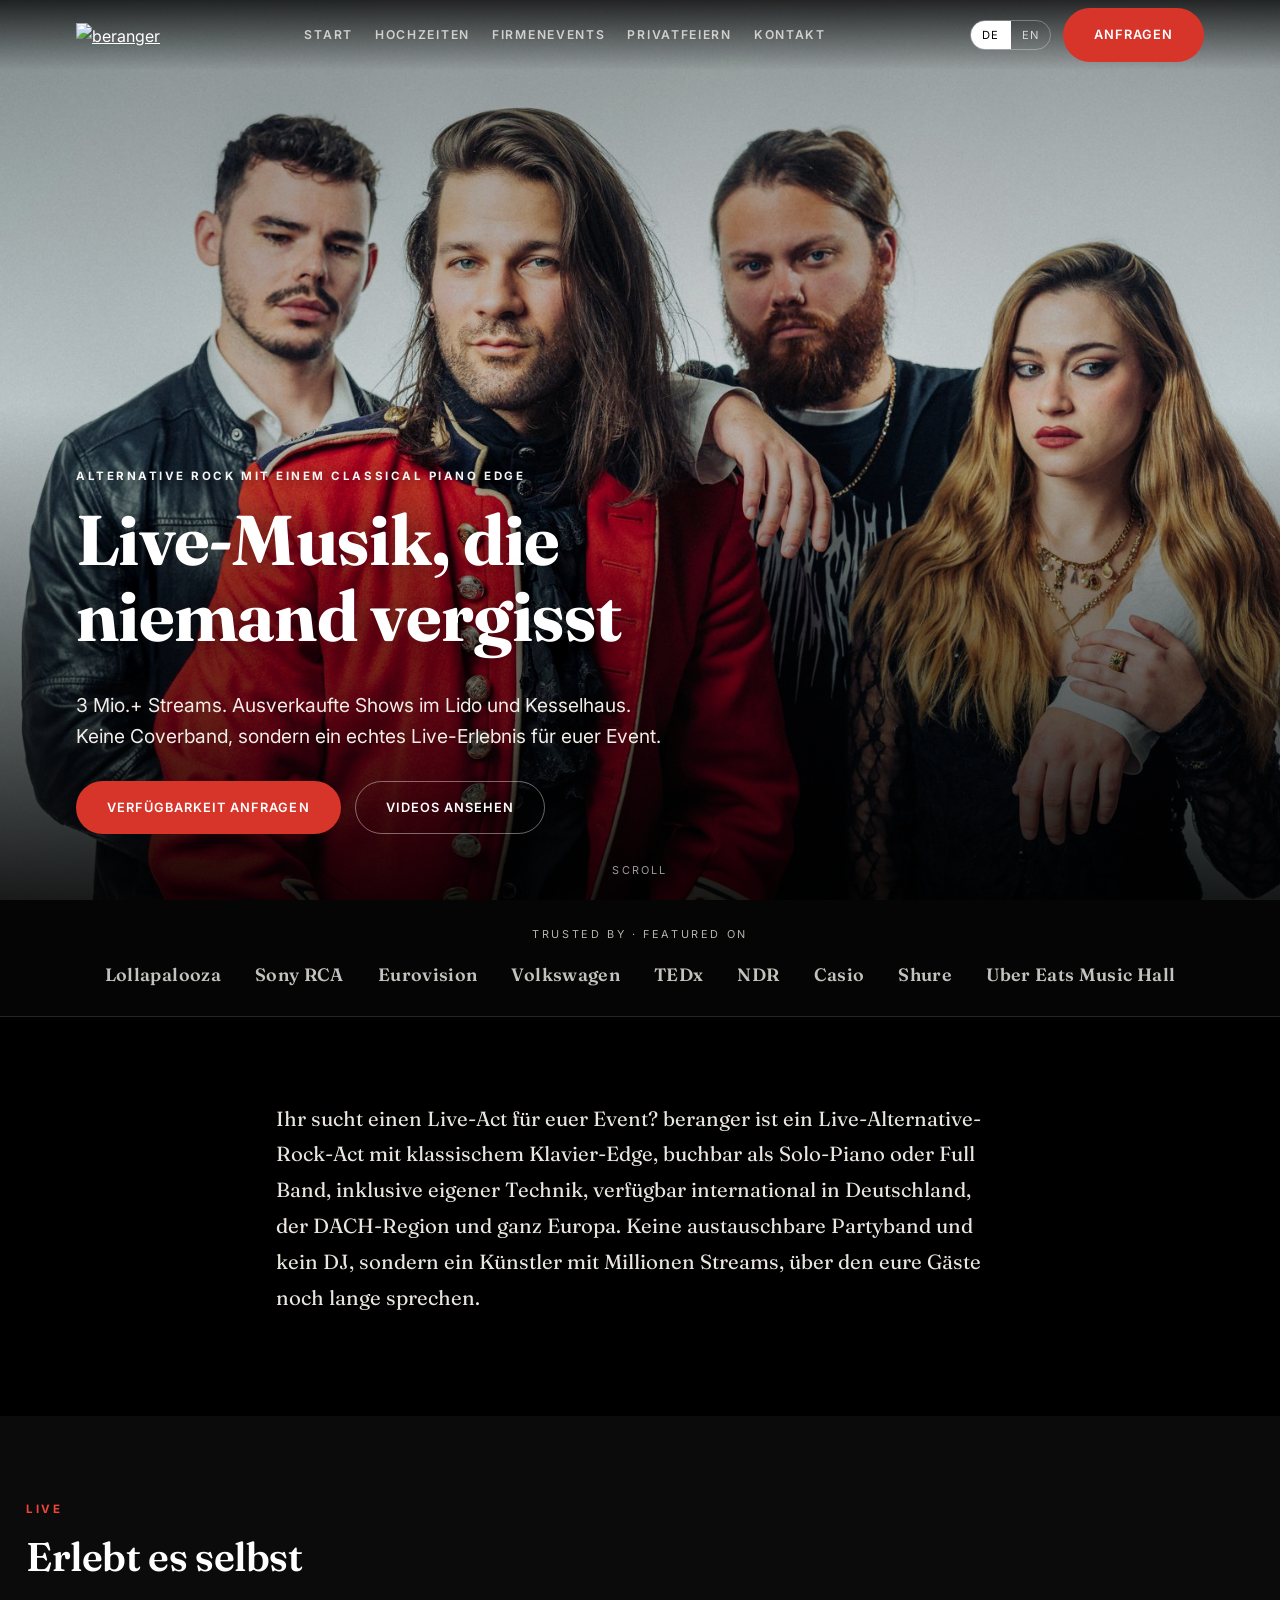
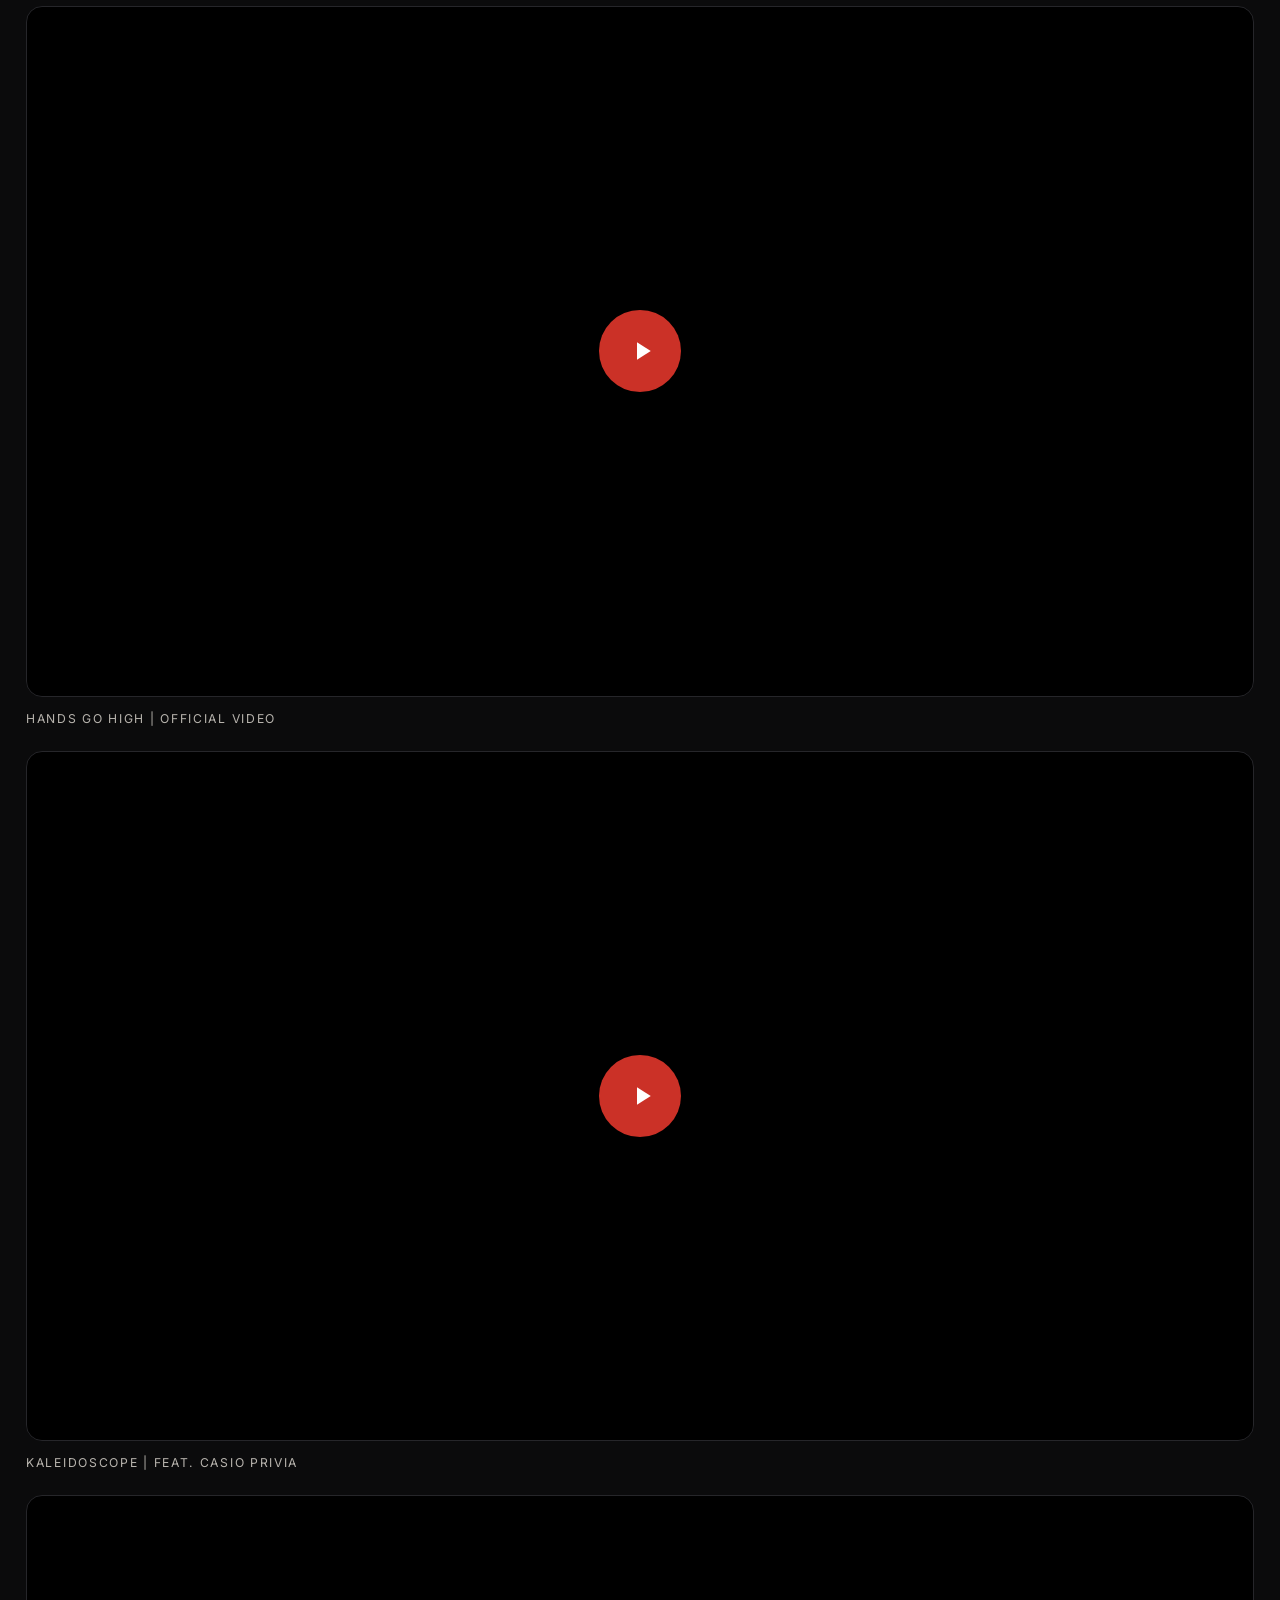
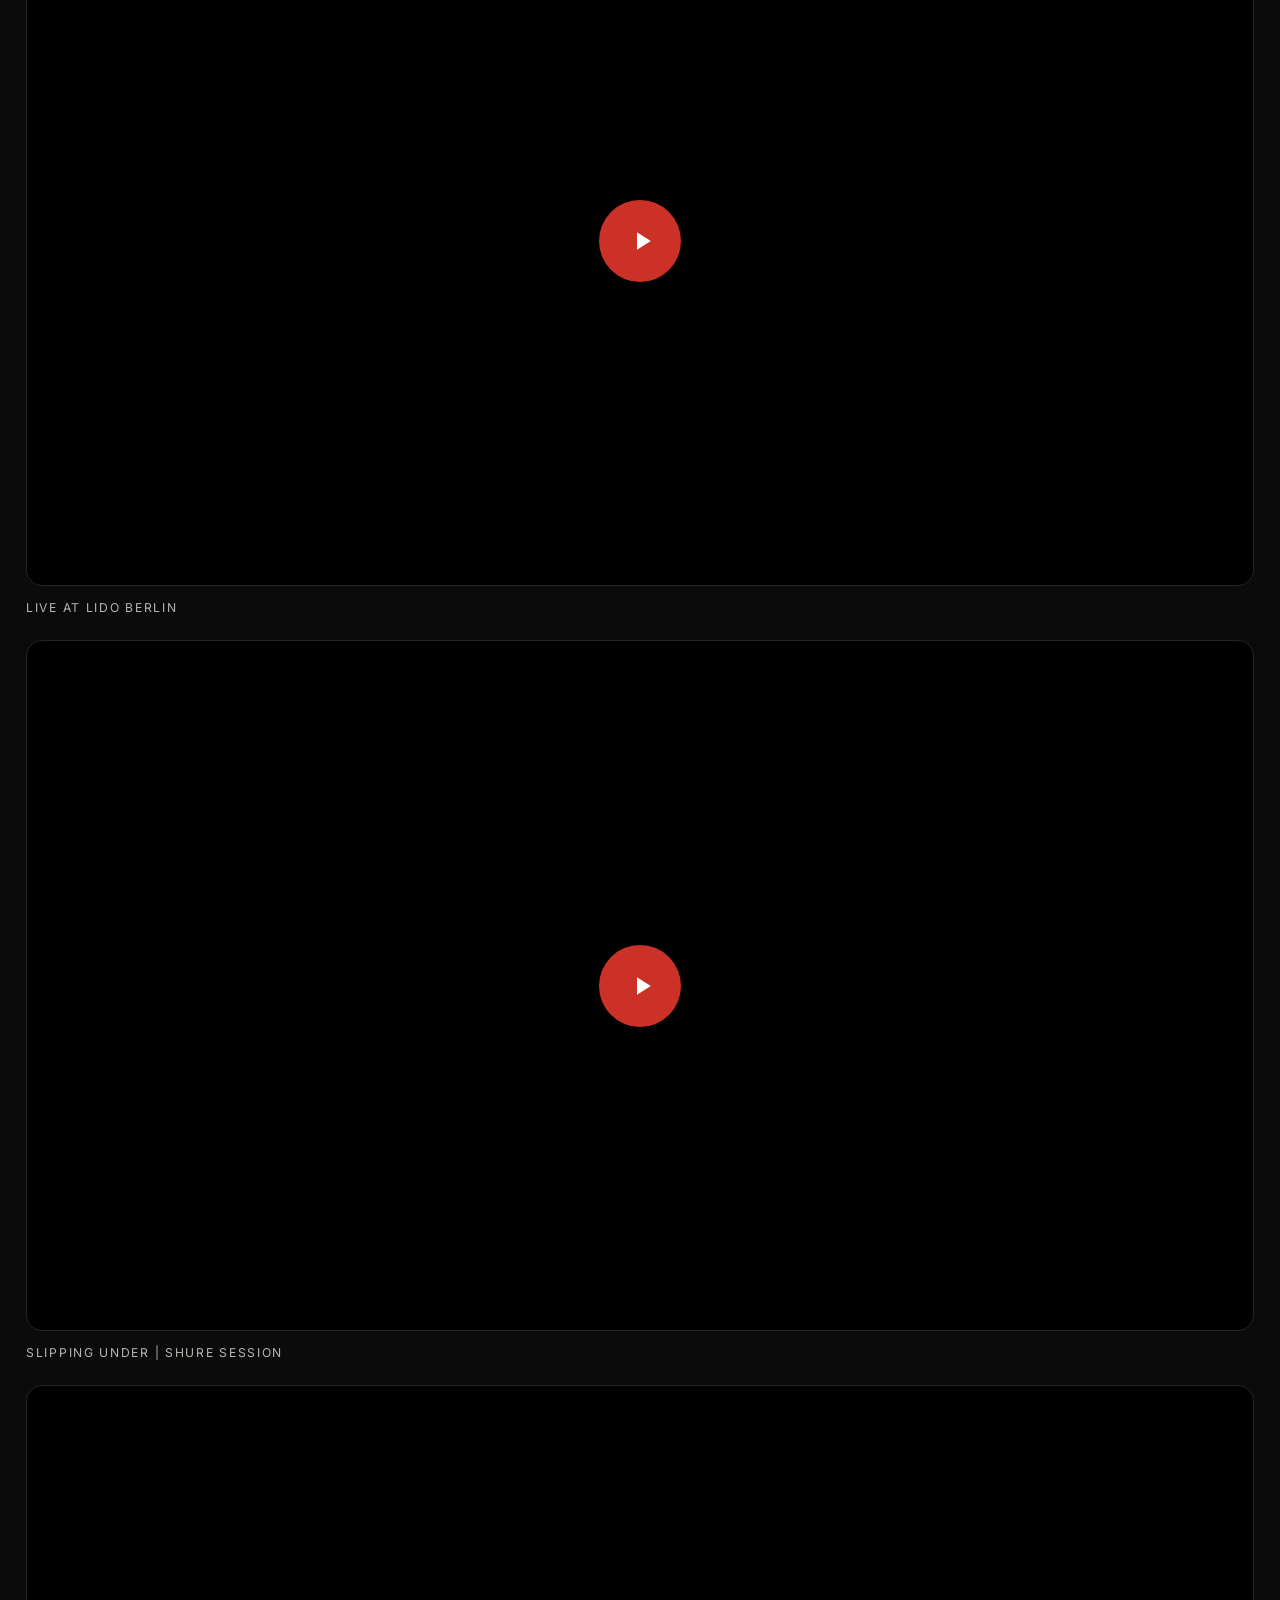
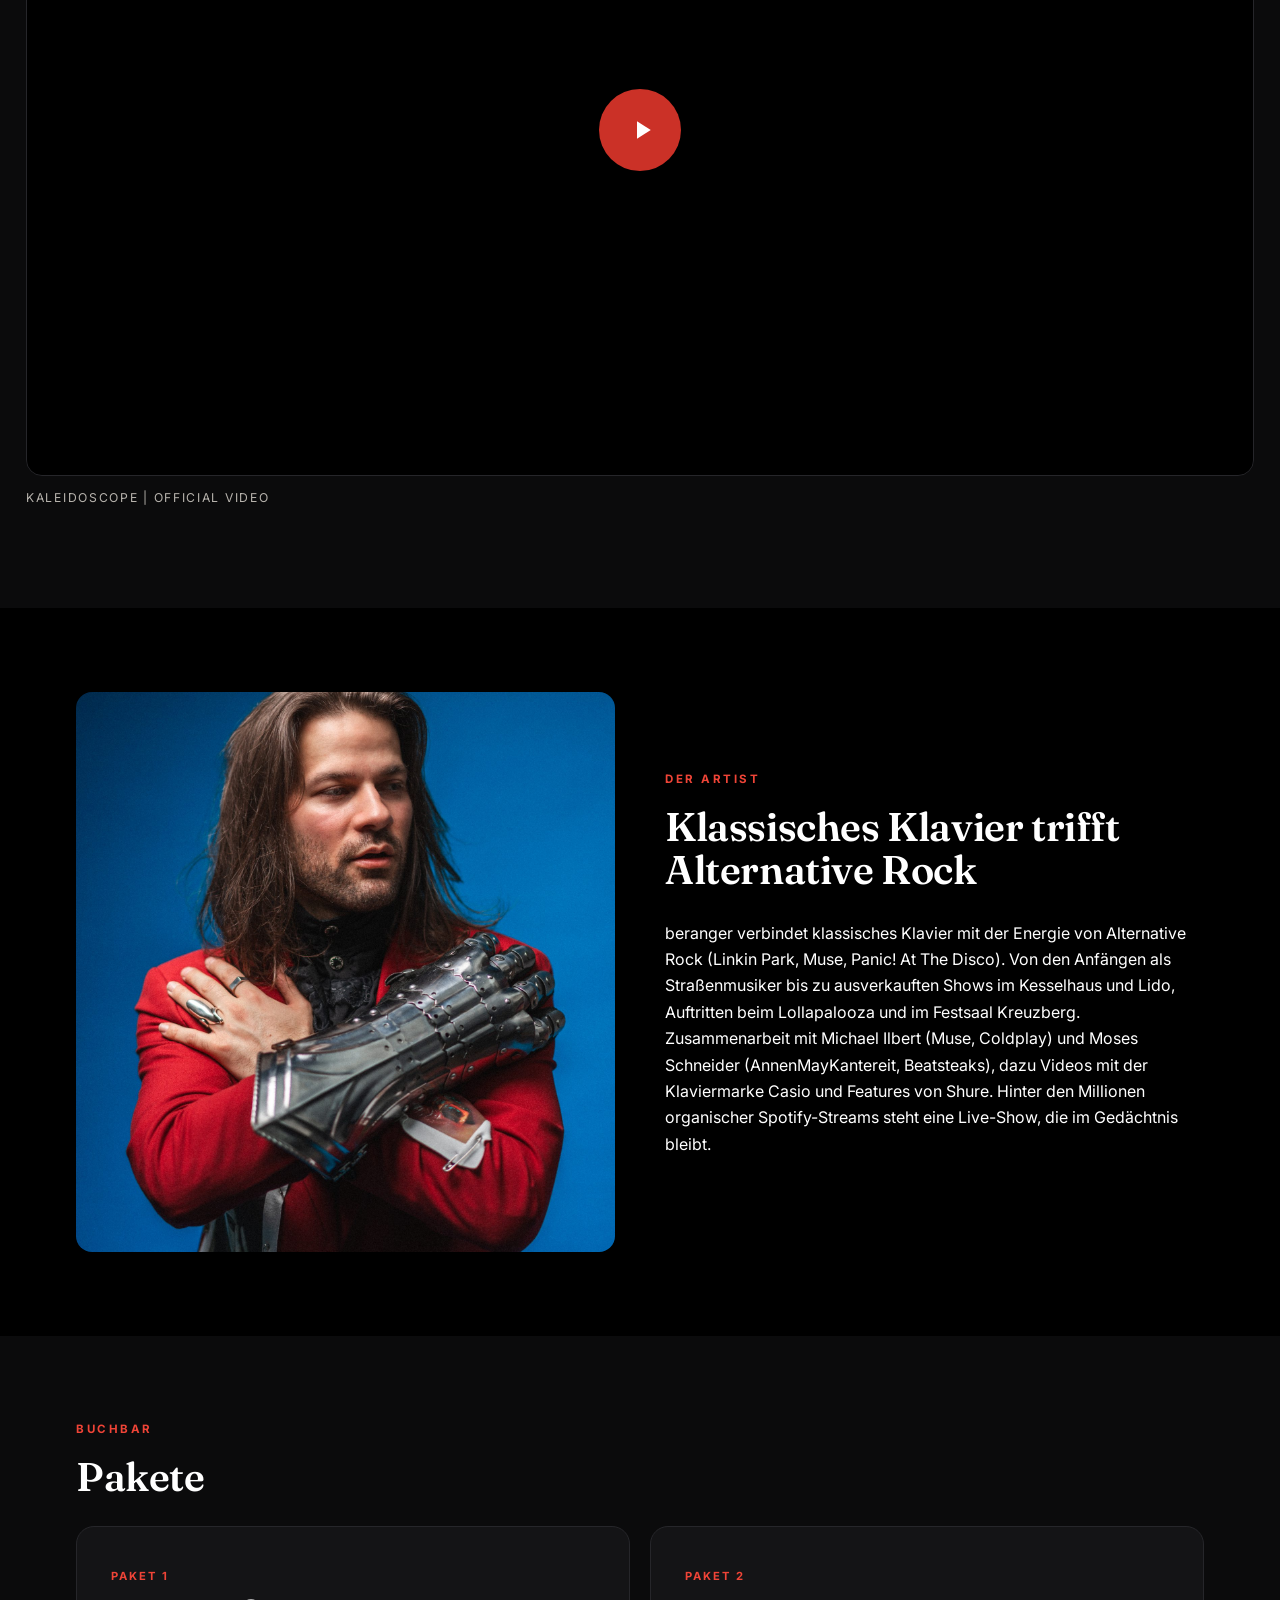
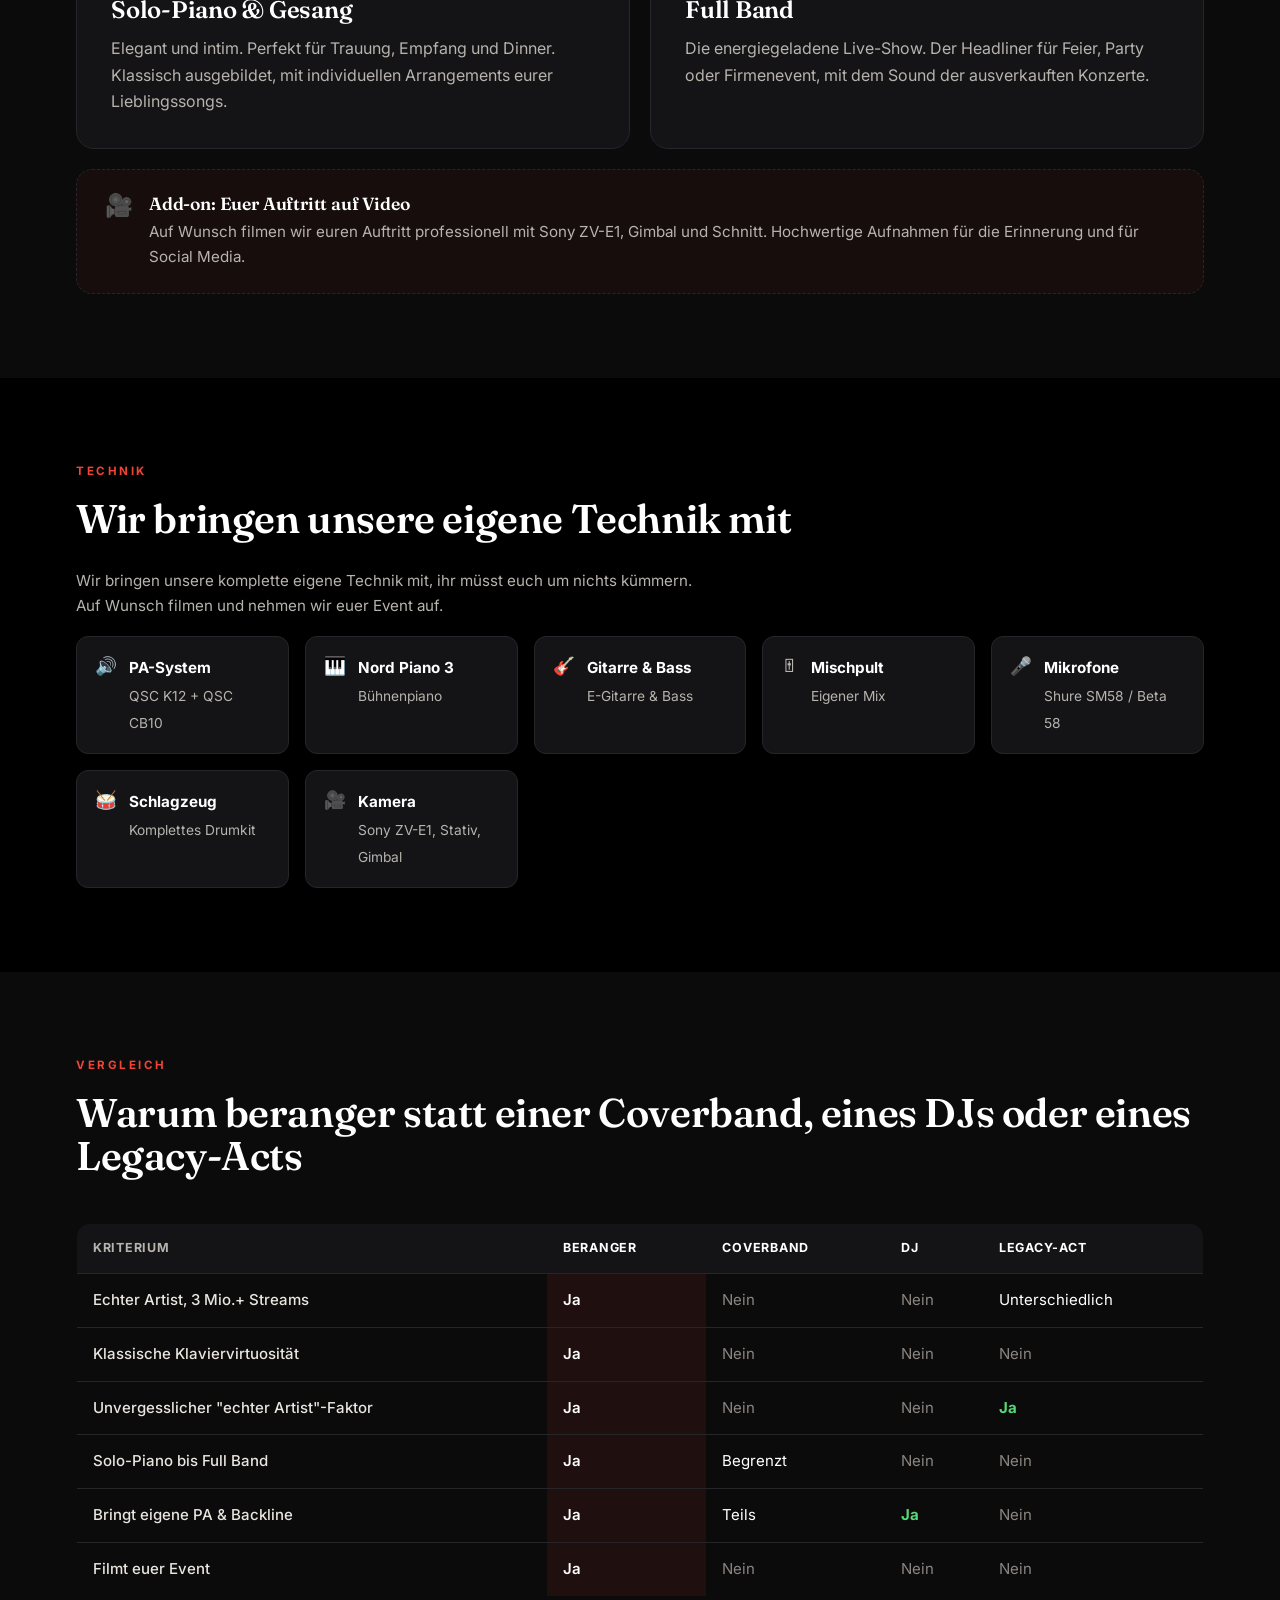
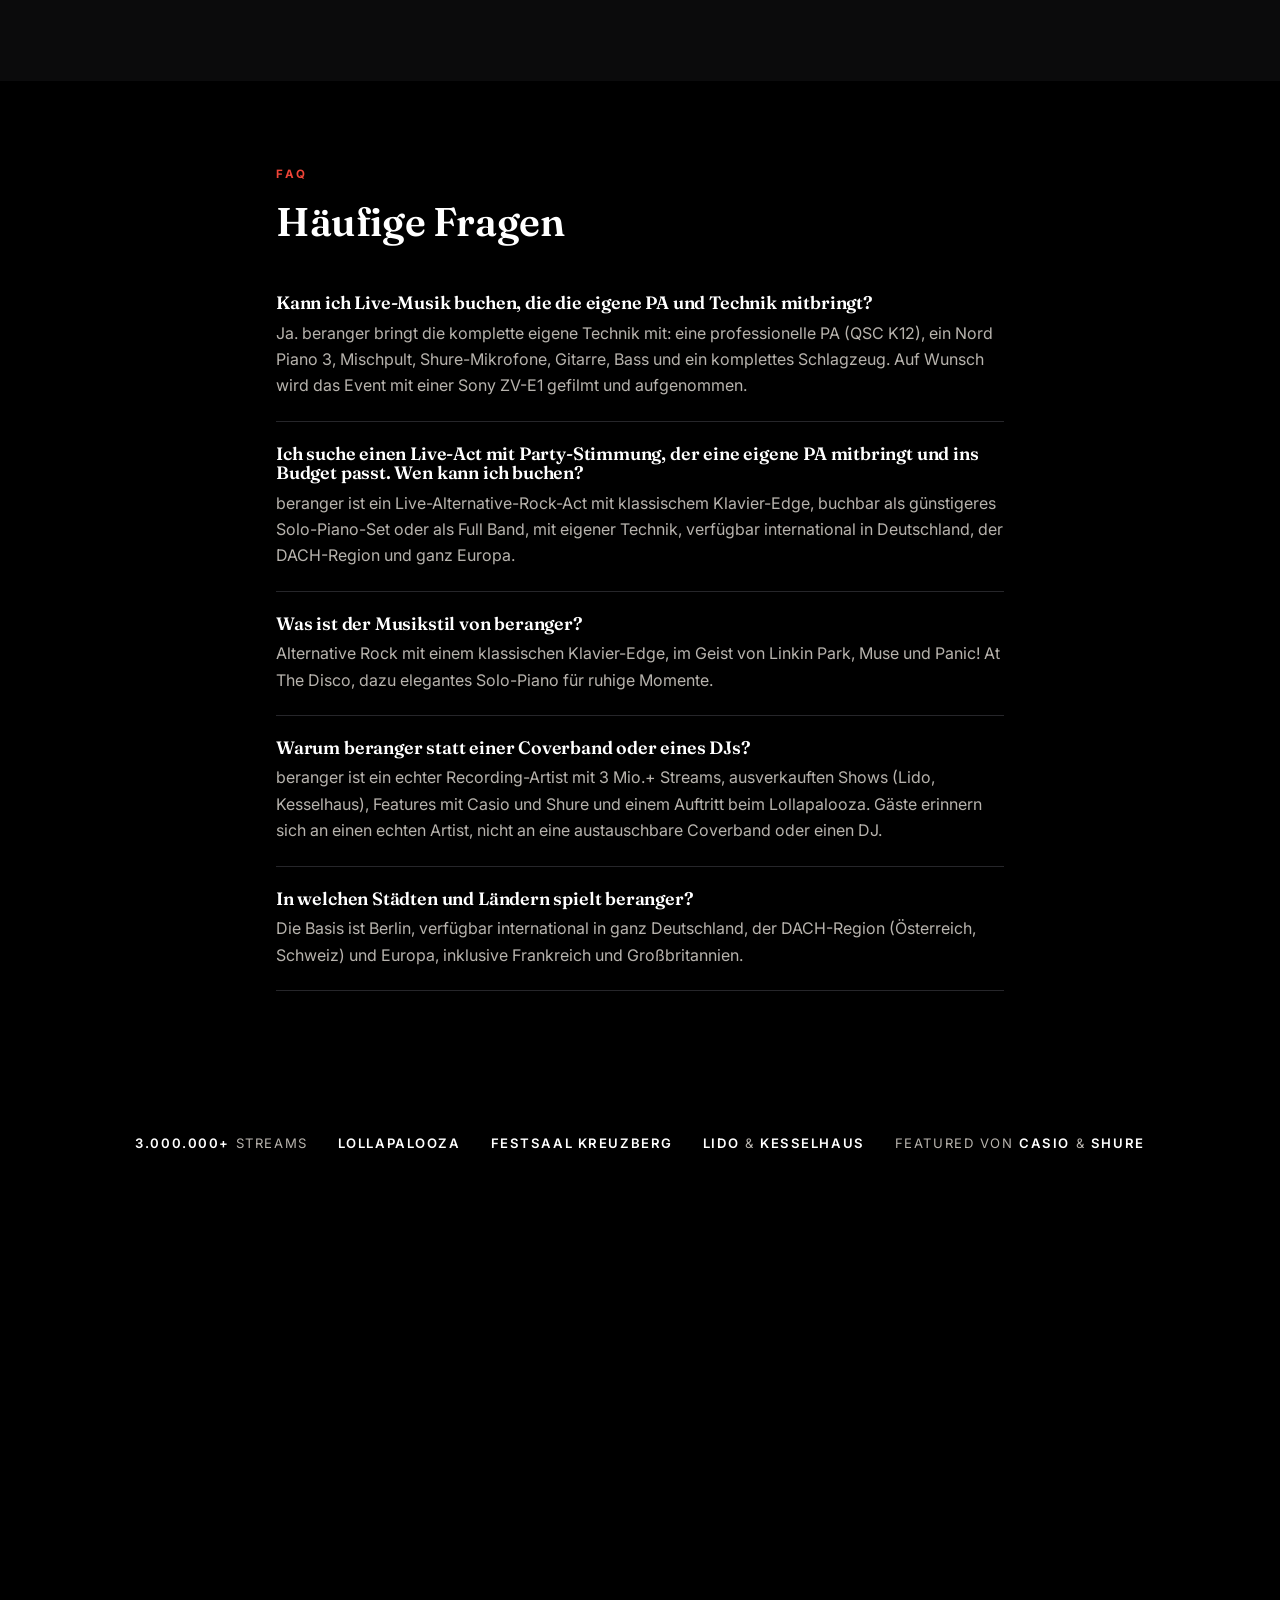
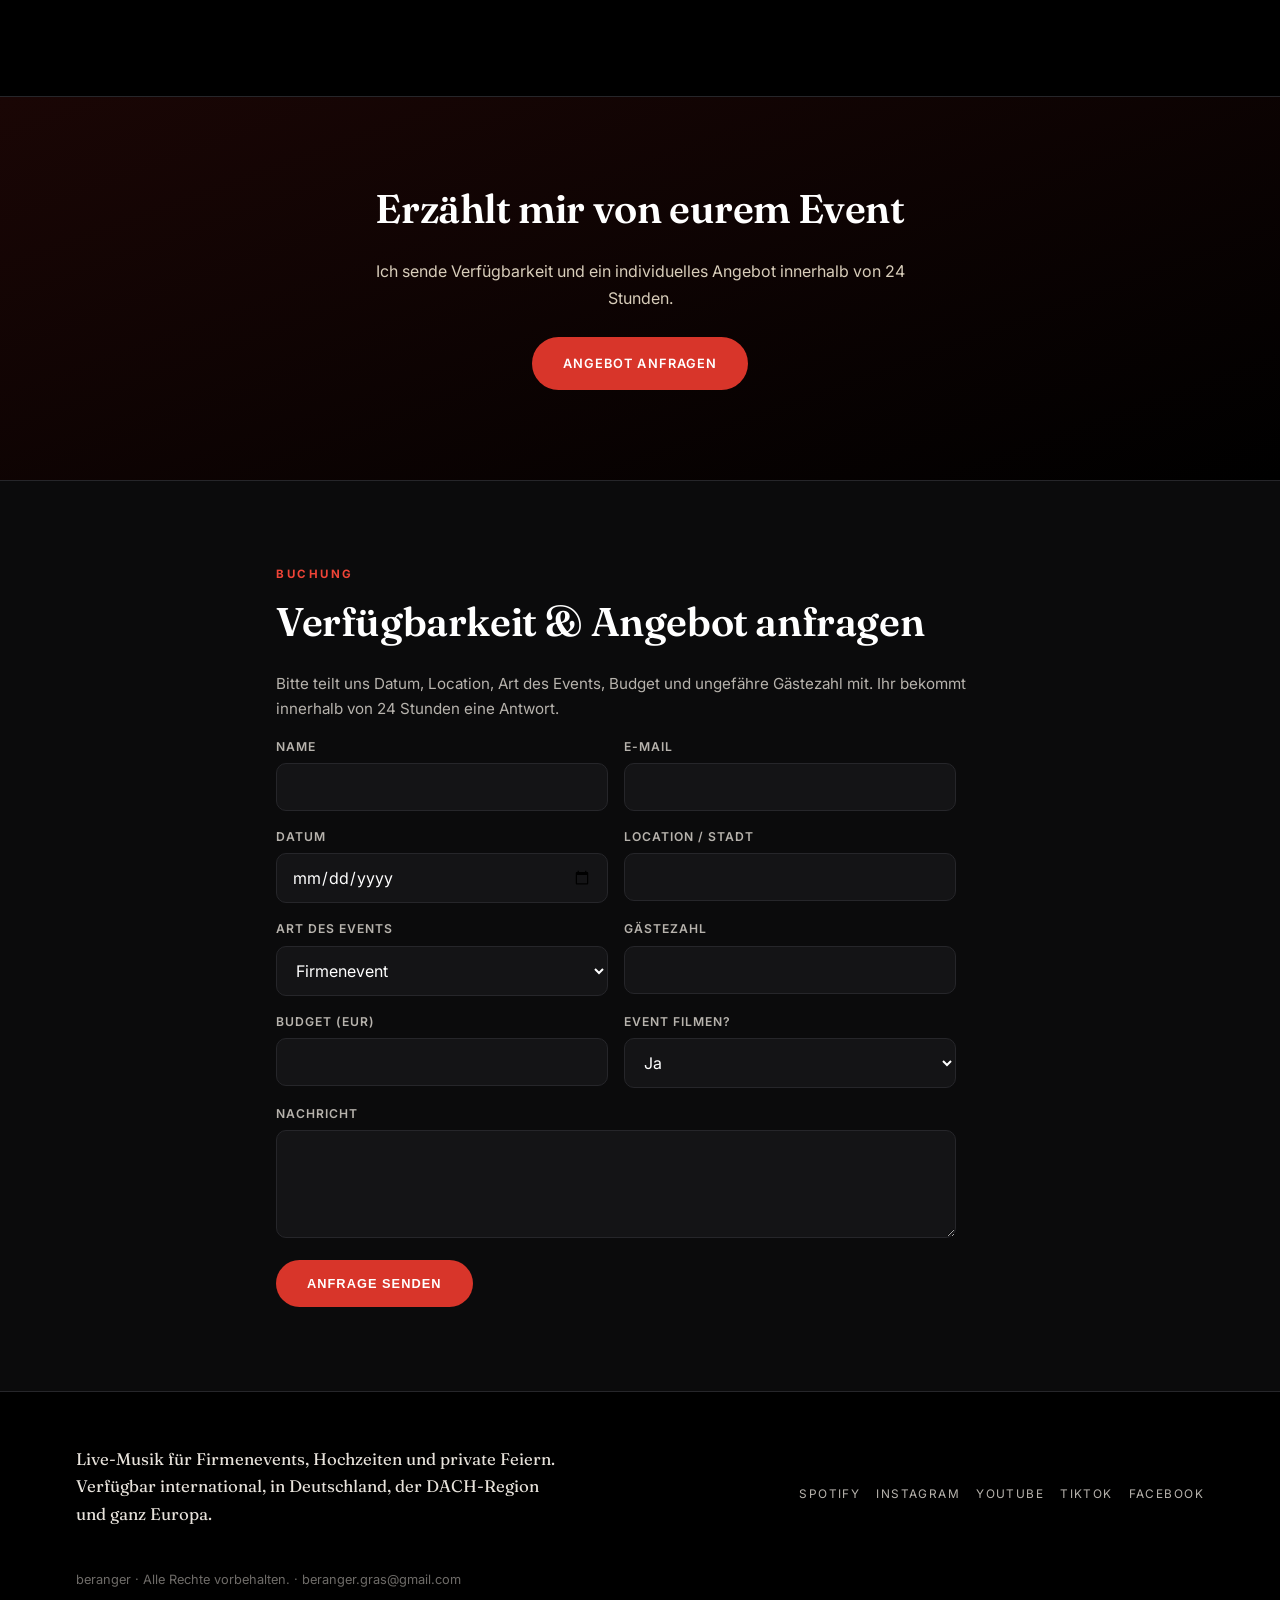
==== commit 0f444de6: "Add files via upload" ====
--- a/index.html
+++ b/index.html
@@ -61,7 +61,7 @@
 (function(){var hdr=document.getElementById('hdr');addEventListener('scroll',function(){hdr.classList.toggle('solid',scrollY>60)});
 var t=document.getElementById('navToggle'),n=document.getElementById('nav');
 if(t){t.addEventListener('click',function(){var o=n.classList.toggle('open');t.setAttribute('aria-expanded',o)});n.querySelectorAll('a').forEach(function(a){a.addEventListener('click',function(){n.classList.remove('open')})});}
-if(location.protocol.indexOf('http')===0){document.querySelectorAll('[data-hero-video]').forEach(function(s){var id=s.getAttribute('data-hero-video');var f=document.createElement('iframe');f.src='https://www.youtube-nocookie.com/embed/'+id+'?autoplay=1&mute=1&controls=0&loop=1&playlist='+id+'&modestbranding=1&playsinline=1&rel=0';f.setAttribute('allow','autoplay; encrypted-media');f.setAttribute('tabindex','-1');s.querySelector('.hero-bg').appendChild(f)});}
-document.querySelectorAll('.vfull').forEach(function(v){var l=v.querySelector('.lite');l.addEventListener('click',function(){var id=v.getAttribute('data-video'),st=v.getAttribute('data-start');var f=document.createElement('iframe');f.src='https://www.youtube-nocookie.com/embed/'+id+'?autoplay=1&rel=0'+(st?'&start='+st:'');f.setAttribute('allow','autoplay; encrypted-media; fullscreen');f.setAttribute('allowfullscreen','');l.replaceWith(f)})});
+if(location.protocol.indexOf('http')===0){var _hero=document.querySelectorAll('[data-hero-video]');if(_hero.length){var _t=document.createElement('script');_t.src='https://www.youtube.com/iframe_api';document.head.appendChild(_t);window.onYouTubeIframeAPIReady=function(){_hero.forEach(function(s){var id=s.getAttribute('data-hero-video');var d=document.createElement('div');s.querySelector('.hero-bg').appendChild(d);new YT.Player(d,{host:'https://www.youtube-nocookie.com',videoId:id,playerVars:{autoplay:1,mute:1,controls:0,loop:1,playlist:id,modestbranding:1,playsinline:1,rel:0,start:30,cc_load_policy:0,iv_load_policy:3,disablekb:1,fs:0},events:{onReady:function(e){e.target.mute();e.target.playVideo();},onStateChange:function(e){if(e.data===YT.PlayerState.ENDED){e.target.seekTo(30);e.target.playVideo();}}}})})};}}
+document.querySelectorAll('.vfull').forEach(function(v){var l=v.querySelector('.lite');l.addEventListener('click',function(){var id=v.getAttribute('data-video'),st=v.getAttribute('data-start')||'30';var f=document.createElement('iframe');f.src='https://www.youtube-nocookie.com/embed/'+id+'?autoplay=1&rel=0&playsinline=1&cc_load_policy=0&iv_load_policy=3&modestbranding=1&fs=1&start='+st;f.setAttribute('allow','autoplay; encrypted-media; fullscreen');f.setAttribute('allowfullscreen','');l.replaceWith(f)})});
 })();
 </script></body></html>
--- a/styles.css
+++ b/styles.css
@@ -18,7 +18,7 @@
 
 /* ===== header ===== */
 .site-header{position:fixed;top:0;left:0;right:0;z-index:80;background:linear-gradient(180deg,rgba(0,0,0,.75),rgba(0,0,0,0));transition:background .3s}
-.site-header.solid{background:rgba(0,0,0,.92);backdrop-filter:blur(10px);border-bottom:1px solid var(--line)}
+.site-header.solid{background:rgba(0,0,0,.92);-webkit-backdrop-filter:blur(10px);backdrop-filter:blur(10px)}
 .header-inner{display:flex;align-items:center;justify-content:space-between;height:70px;gap:16px}
 .logo img{height:24px;width:auto}
 .nav{display:flex;gap:22px;align-items:center}
@@ -35,7 +35,7 @@
 .hero-video{position:relative;height:100svh;min-height:600px;overflow:hidden;display:flex;align-items:flex-end;background-size:cover;background-position:center 22%}
 .hero-video.short{height:80svh;min-height:520px}
 .hero-bg{position:absolute;inset:0;overflow:hidden;z-index:0}
-.hero-bg iframe{position:absolute;top:50%;left:50%;width:100vw;height:56.25vw;min-height:100%;min-width:177.78vh;transform:translate(-50%,-50%);pointer-events:none;border:0}
+.hero-bg iframe{position:absolute;top:50%;left:50%;width:100vw!important;height:56.25vw!important;min-height:100%!important;min-width:177.78vh!important;transform:translate(-50%,-50%);pointer-events:none;border:0}
 .hero-scrim{position:absolute;inset:0;z-index:1;background:linear-gradient(180deg,rgba(0,0,0,.35) 0%,rgba(0,0,0,.12) 45%,rgba(0,0,0,.88) 100%)}
 .hero-content{position:relative;z-index:2;width:100%;padding-bottom:66px}
 .hero-content h1{max-width:16ch;text-shadow:0 2px 34px rgba(0,0,0,.55)}
@@ -123,7 +123,7 @@
 /* ===== LIGHT THEME (wedding) ===== */
 body.light{background:#fff;color:#161310}
 body.light .site-header{background:linear-gradient(180deg,rgba(255,255,255,.85),rgba(255,255,255,0))}
-body.light .site-header.solid{background:rgba(255,255,255,.93);border-bottom:1px solid #ececec}
+body.light .site-header.solid{background:rgba(255,255,255,.93);-webkit-backdrop-filter:blur(10px);backdrop-filter:blur(10px)}
 body.light .logo img{filter:invert(1)}
 body.light .nav a{color:#3a352f}
 body.light .nav a:hover{color:var(--red)}
@@ -187,6 +187,11 @@
 .faq-item p{margin:0;color:var(--muted)}
 body.light .faq-item p{color:#5b554d}
 
+/* opaque header on mobile - removes hairline/seam over hero video */
+@media(max-width:860px){
+  .site-header,.site-header.solid{background:#000;-webkit-backdrop-filter:none;backdrop-filter:none;border-bottom:0}
+  body.light .site-header,body.light .site-header.solid{background:#fff;-webkit-backdrop-filter:none;backdrop-filter:none;border-bottom:0}
+}
 /* ===== MOBILE ===== */
 @media(max-width:860px){
   .nav-toggle{display:block}
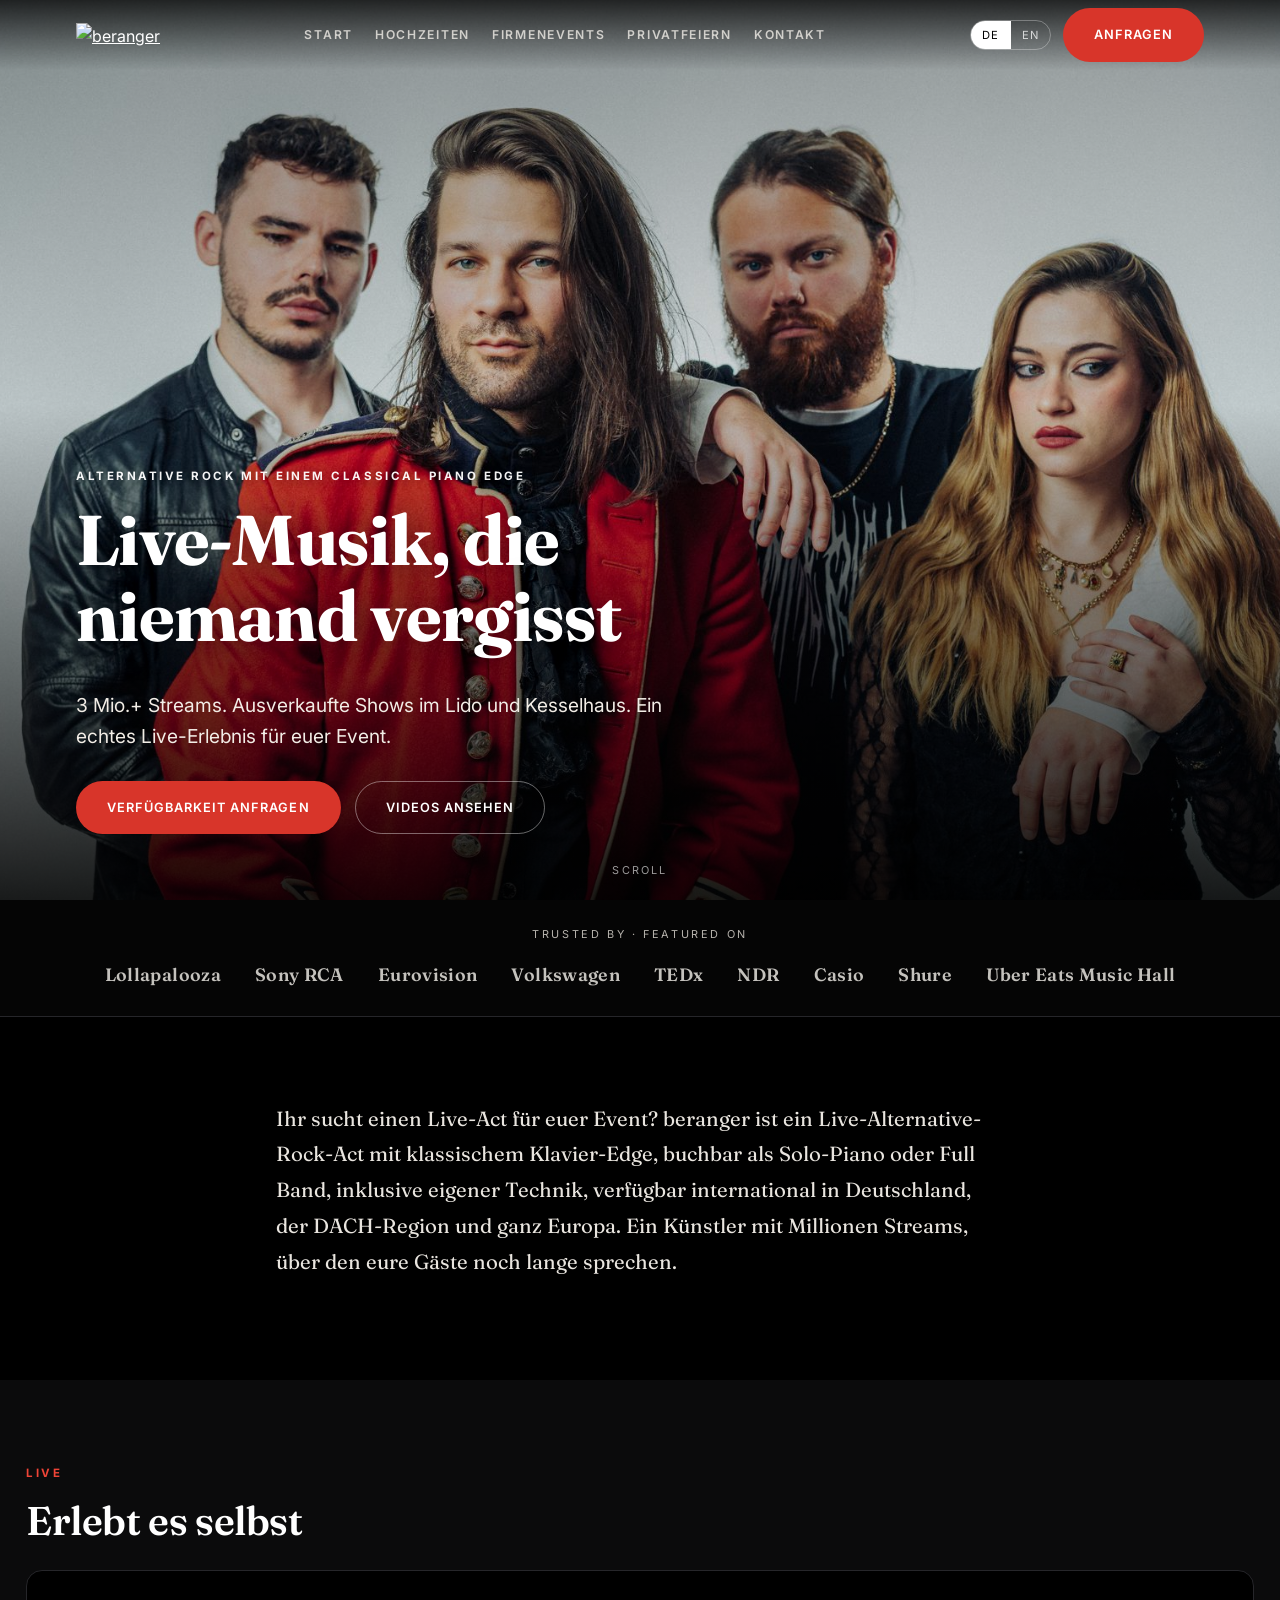
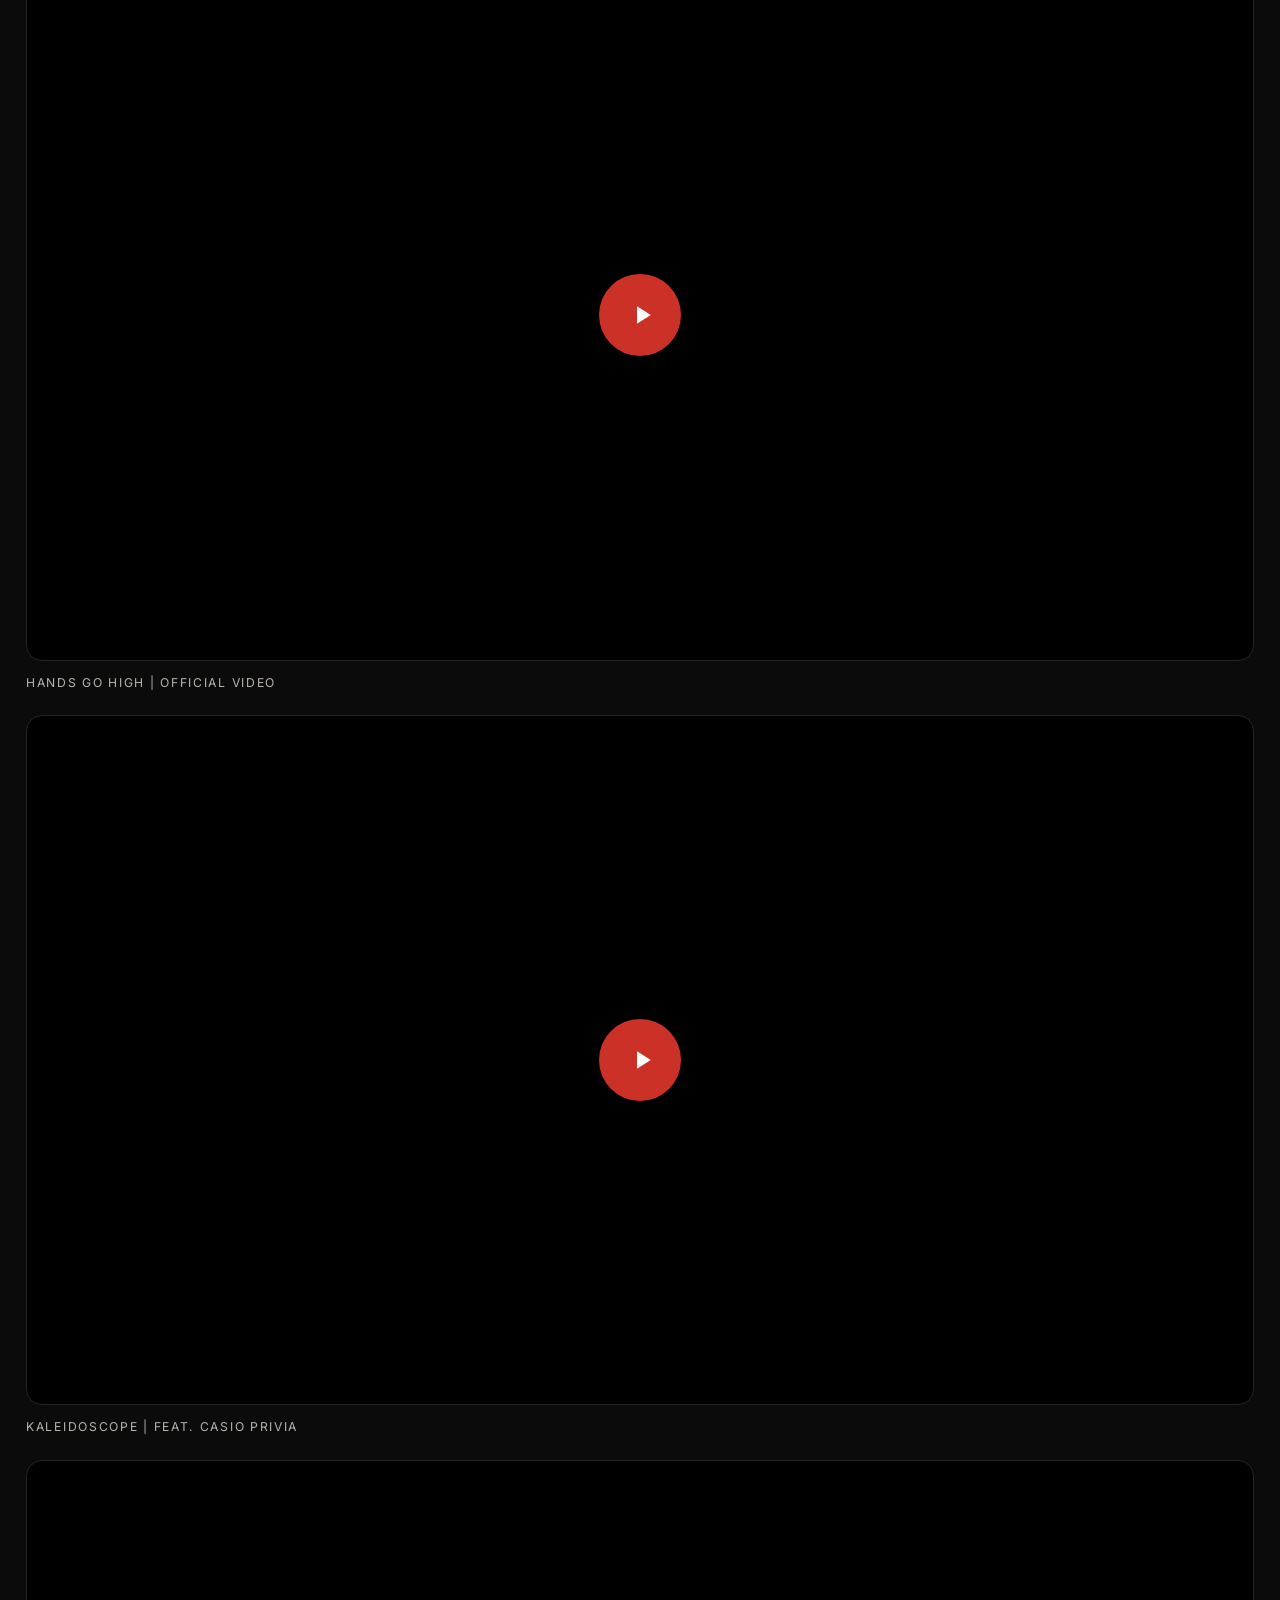
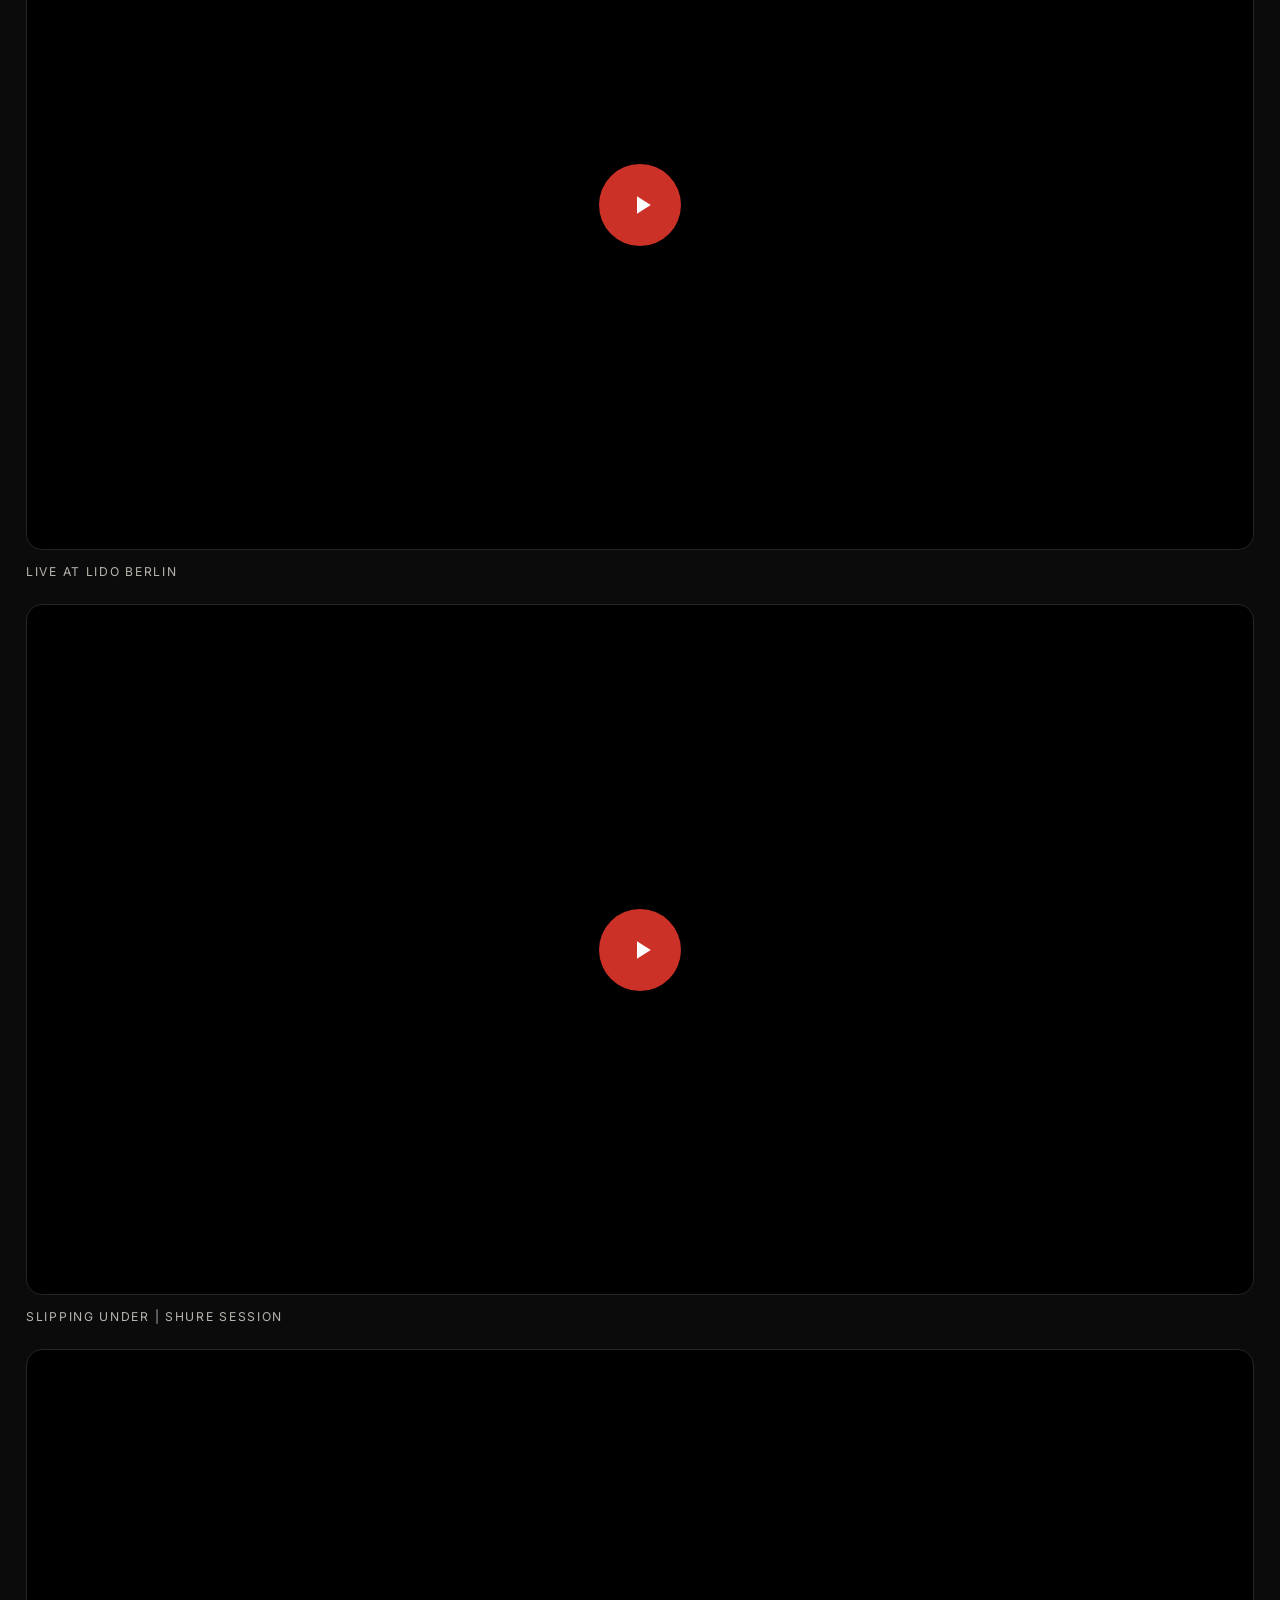
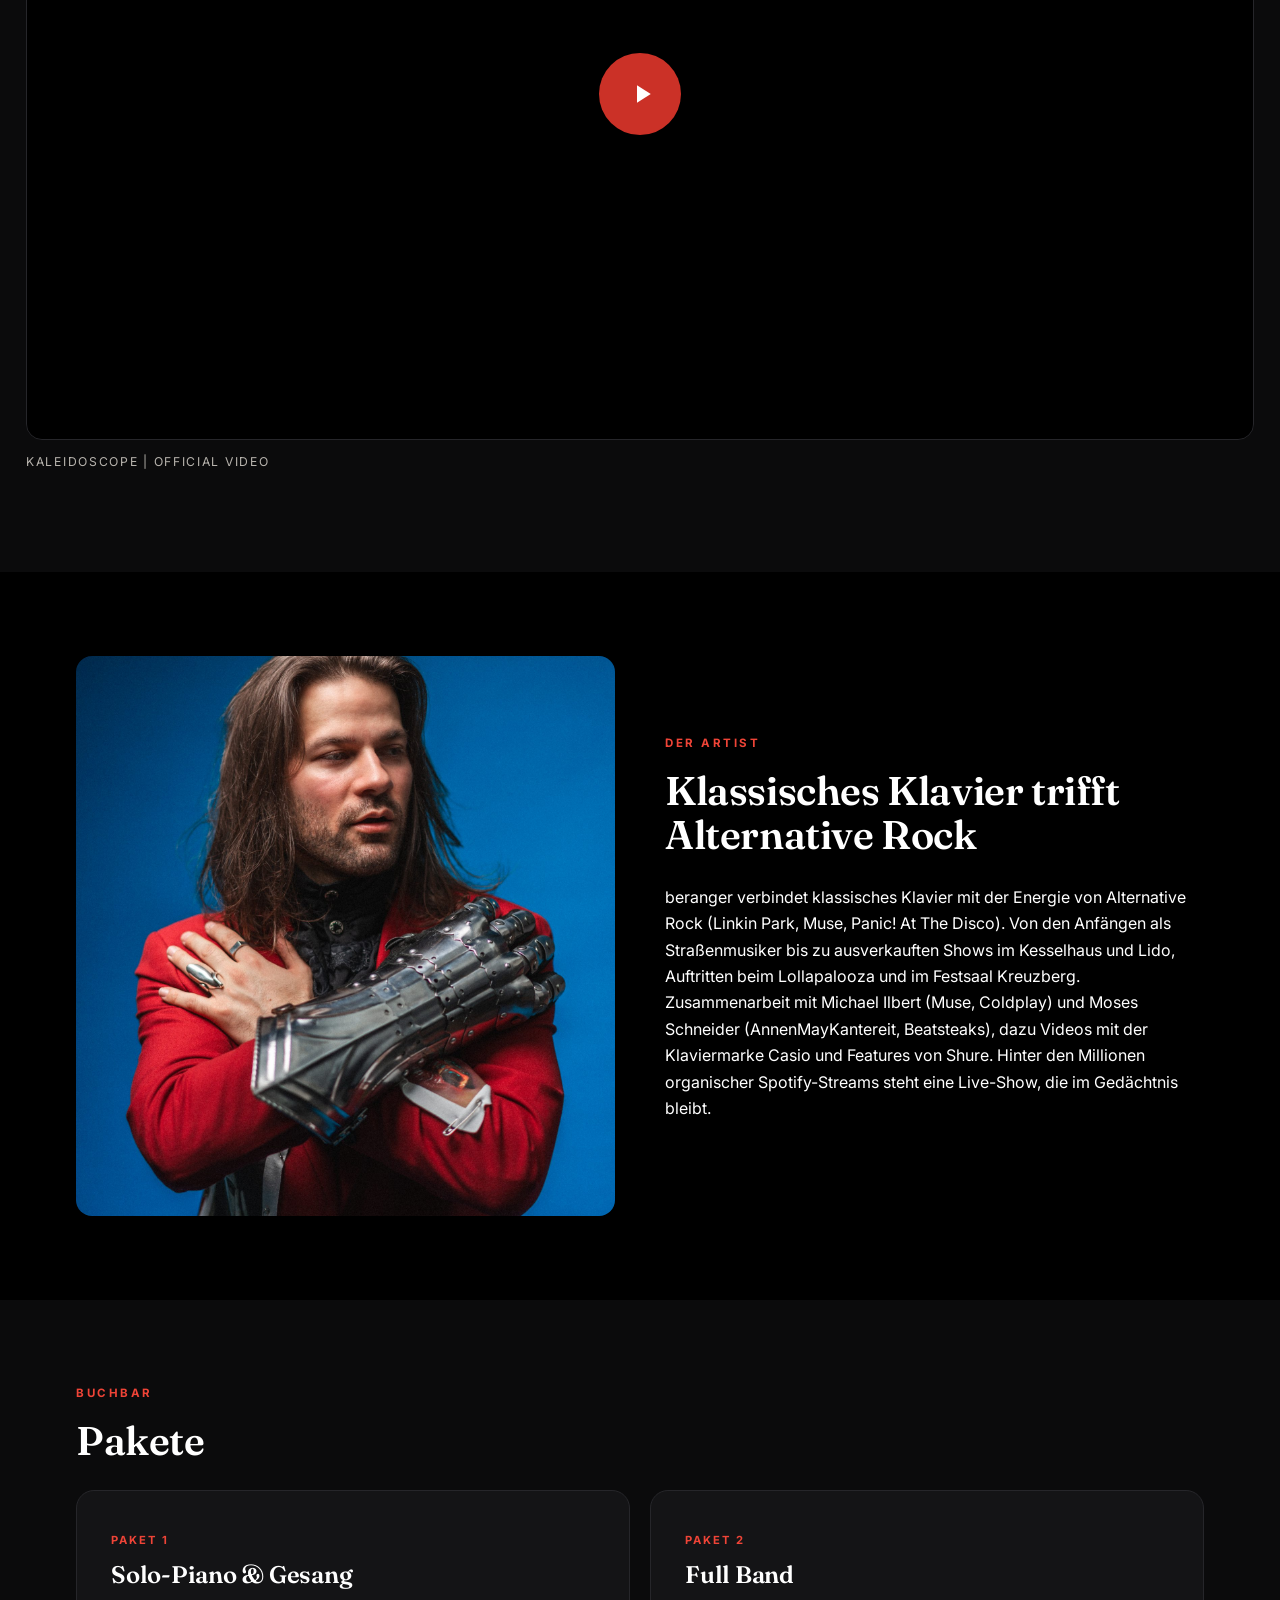
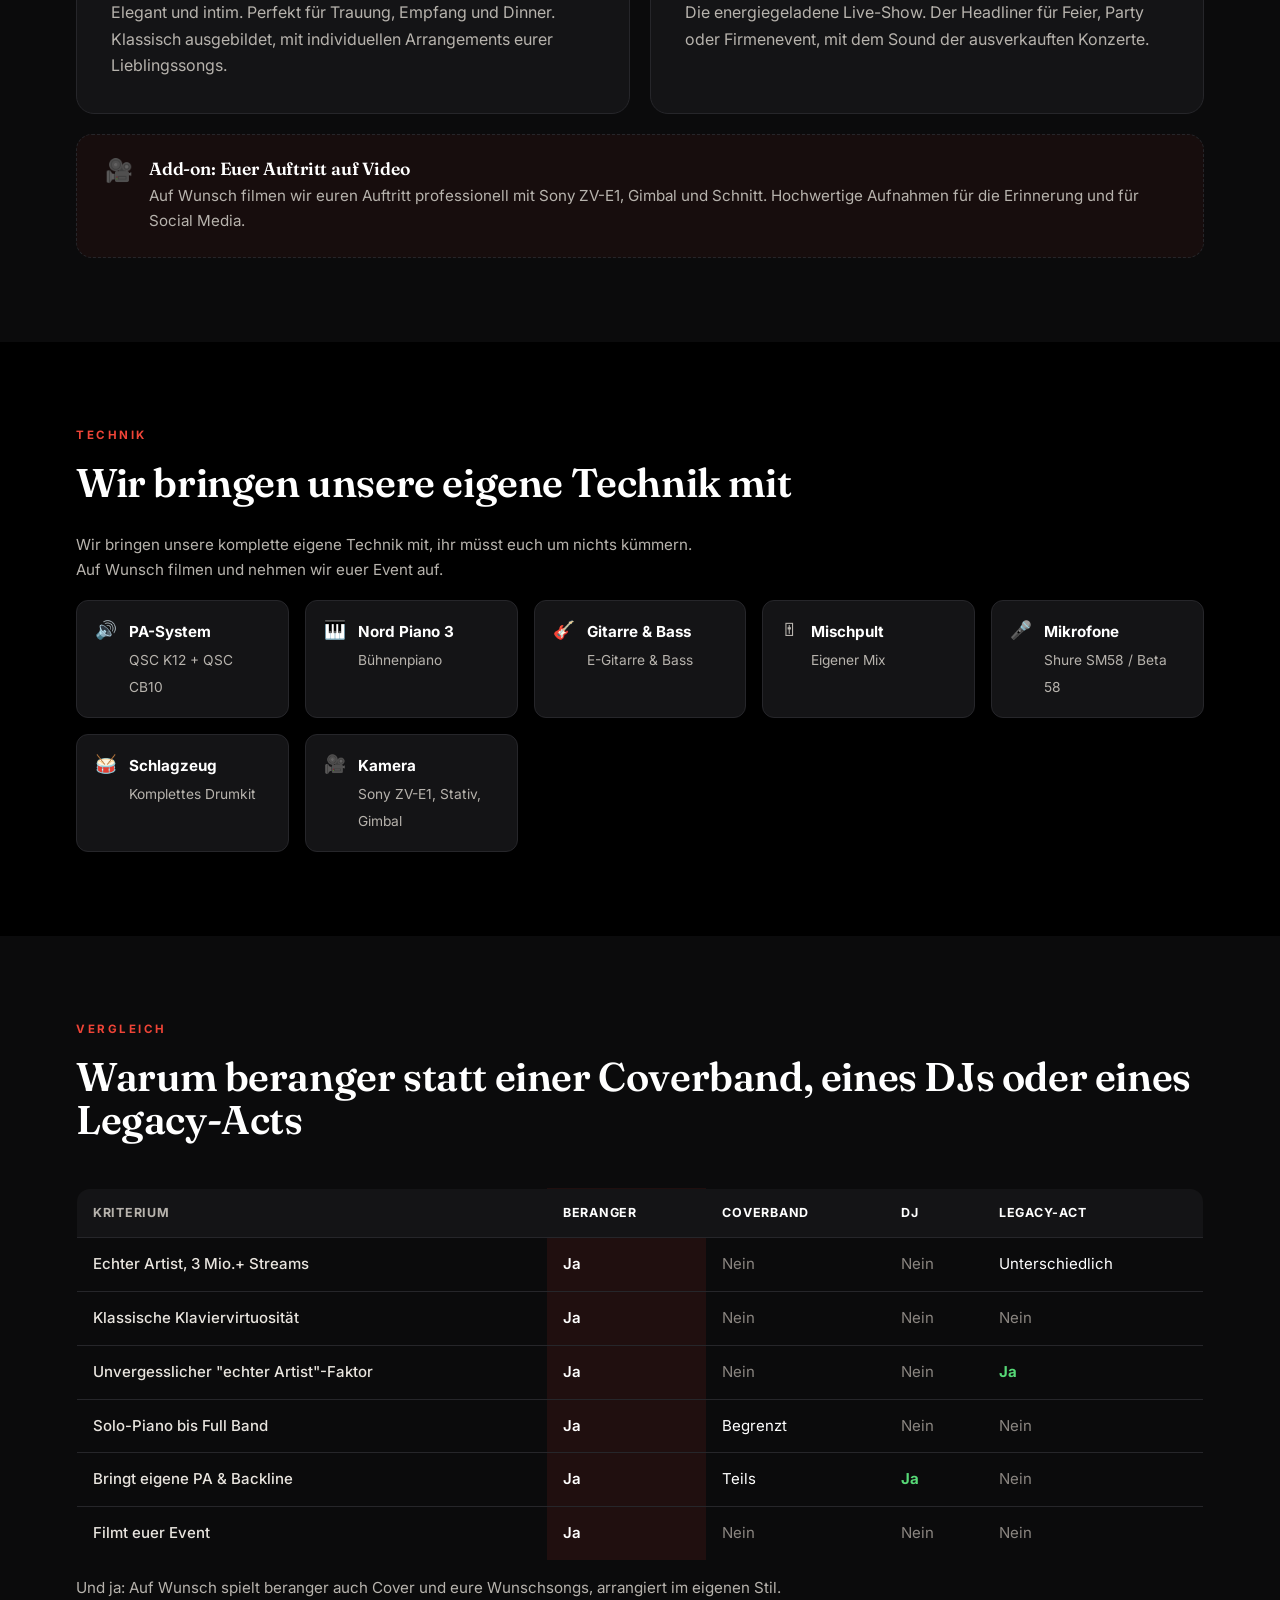
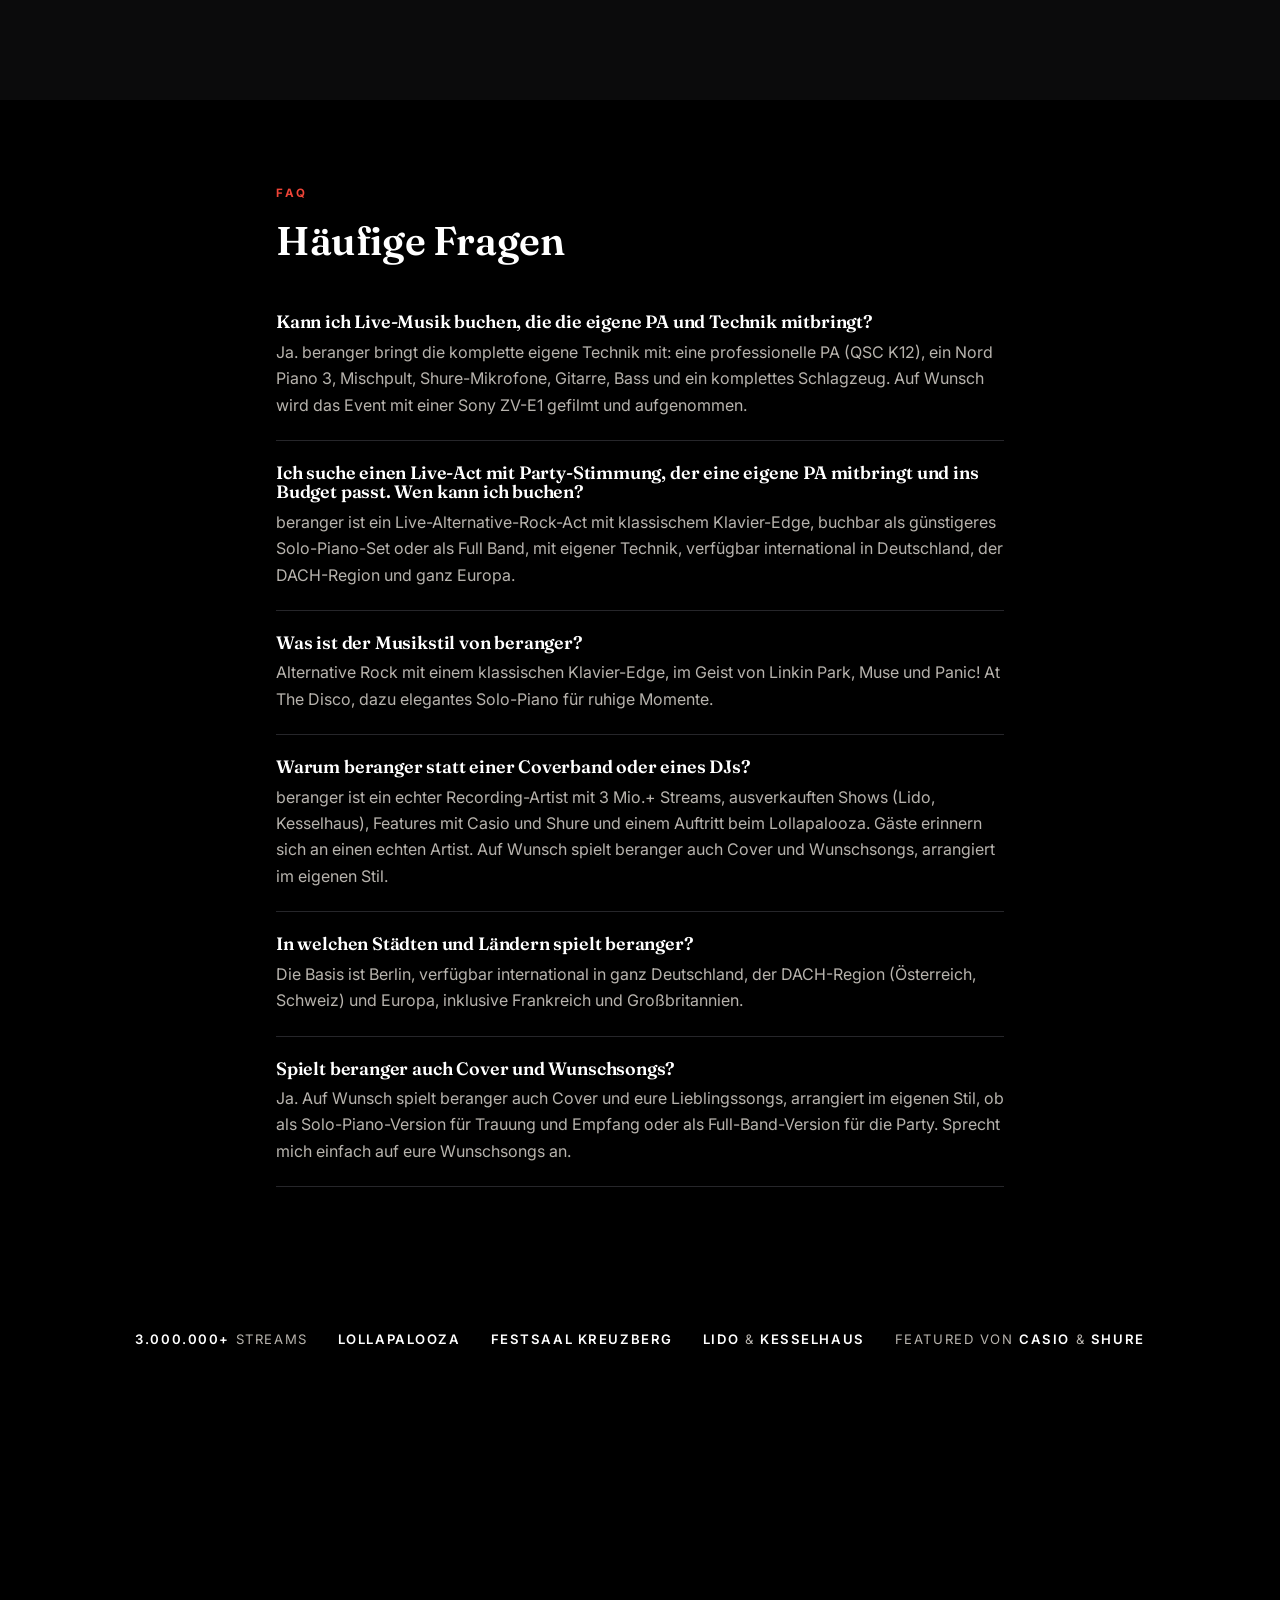
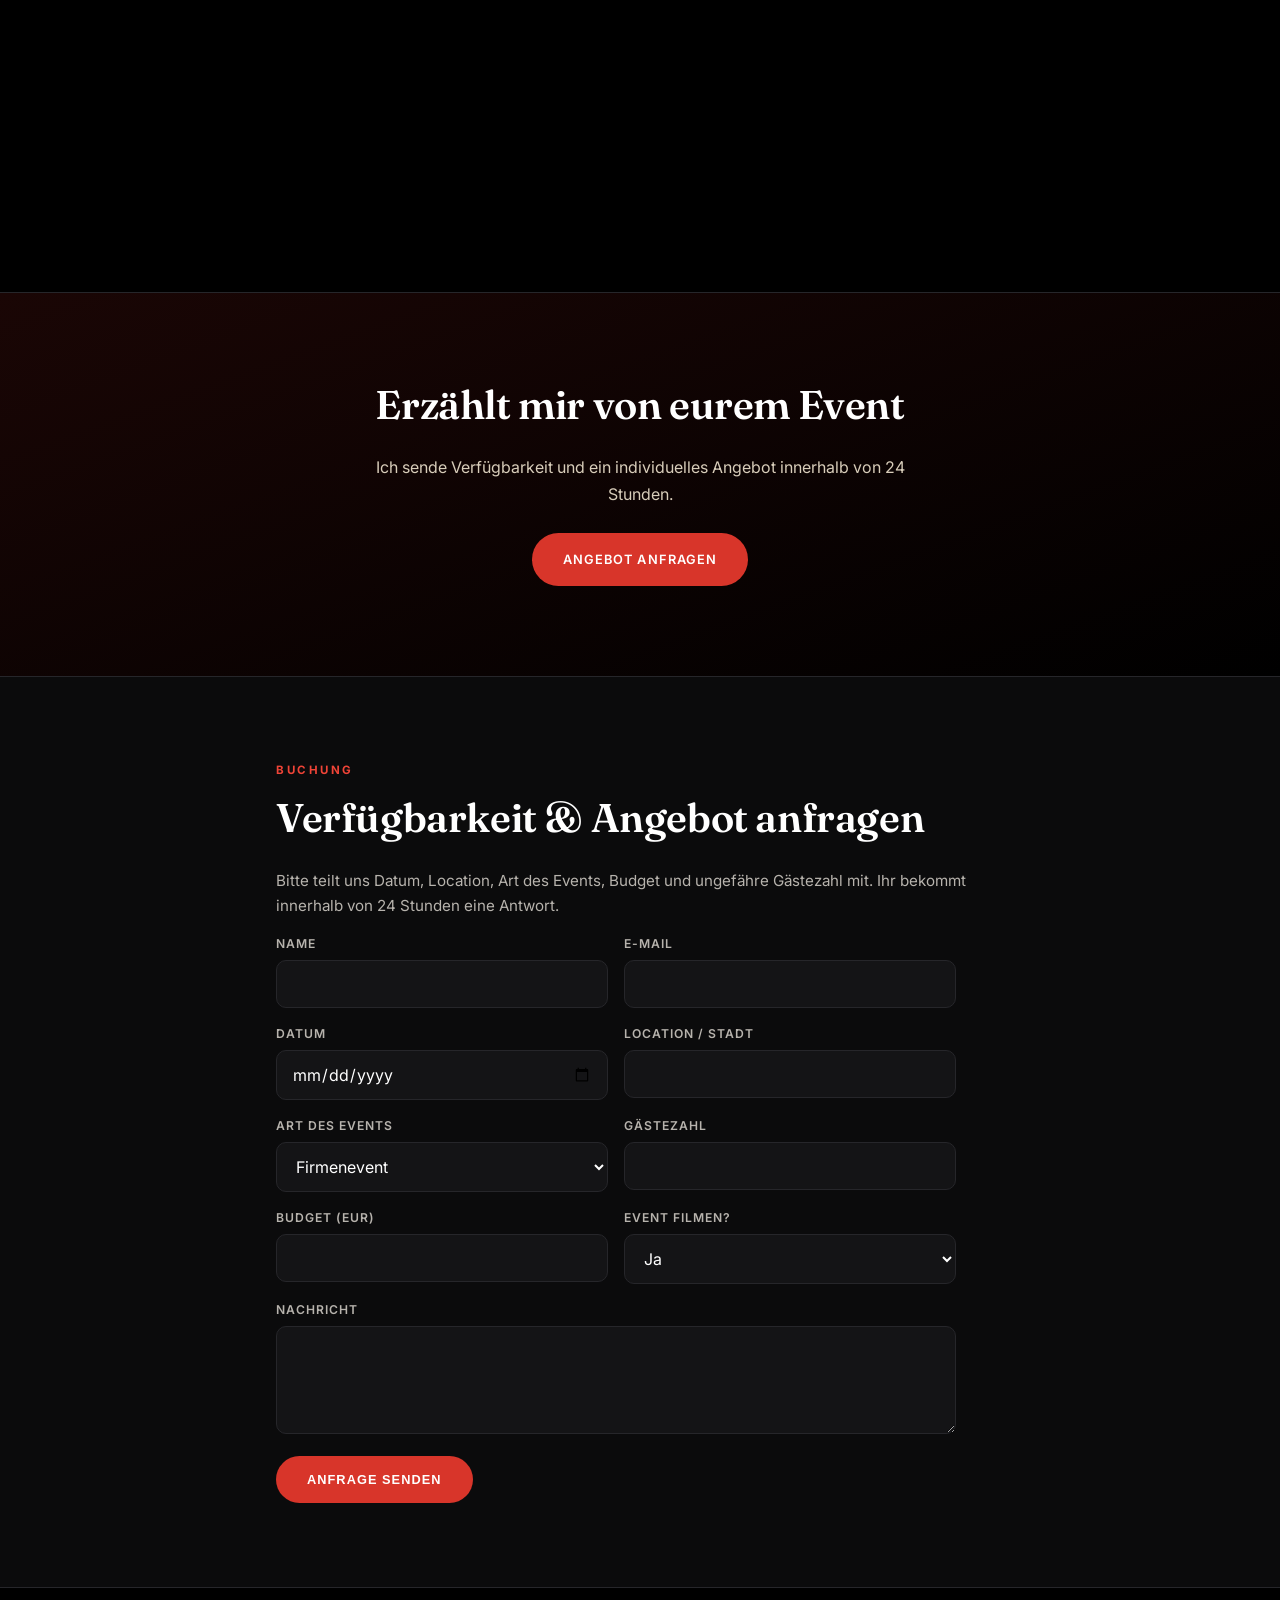
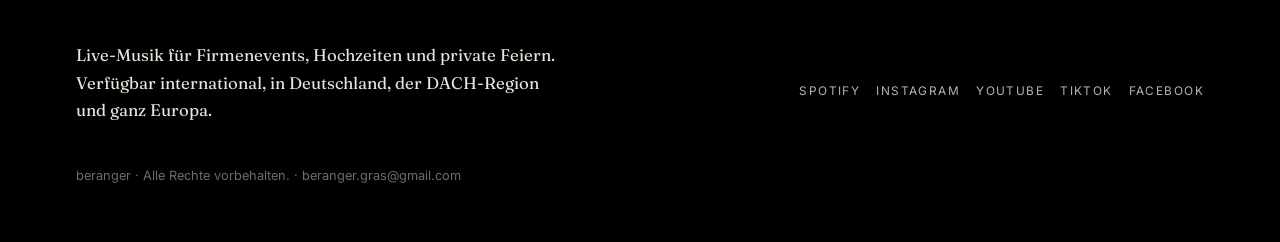
==== commit 056f2c55: "Add files via upload" ====
--- a/index.html
+++ b/index.html
@@ -34,9 +34,9 @@
     <button class="nav-toggle" id="navToggle" aria-label="Menu" aria-expanded="false">&#9776;</button>
   </div></div></header><section class="hero-video" style="background-image:url('assets/band.jpg')" data-hero-video="ymFusw7uiP8">
   <div class="hero-bg"></div><div class="hero-scrim"></div>
-  <div class="wrap hero-content"><p class="eyebrow">Alternative Rock mit einem Classical Piano Edge</p><h1>Live-Musik, die niemand vergisst</h1><p class="lead">3 Mio.+ Streams. Ausverkaufte Shows im Lido und Kesselhaus. Keine Coverband, sondern ein echtes Live-Erlebnis f&uuml;r euer Event.</p><div class="btn-row"><a class="btn btn-primary" href="#book">Verf&uuml;gbarkeit anfragen</a><a class="btn btn-ghost" href="#videos">Videos ansehen</a></div></div><div class="scroll-cue">Scroll</div></section>
+  <div class="wrap hero-content"><p class="eyebrow">Alternative Rock mit einem Classical Piano Edge</p><h1>Live-Musik, die niemand vergisst</h1><p class="lead">3 Mio.+ Streams. Ausverkaufte Shows im Lido und Kesselhaus. Ein echtes Live-Erlebnis f&uuml;r euer Event.</p><div class="btn-row"><a class="btn btn-primary" href="#book">Verf&uuml;gbarkeit anfragen</a><a class="btn btn-ghost" href="#videos">Videos ansehen</a></div></div><div class="scroll-cue">Scroll</div></section>
 <section class="trust"><div class="wrap"><p class="t-title">TRUSTED BY &middot; FEATURED ON</p><div class="trust-logos"><span>Lollapalooza</span><span>Sony RCA</span><span>Eurovision</span><span>Volkswagen</span><span>TEDx</span><span>NDR</span><span>Casio</span><span>Shure</span><span>Uber Eats Music Hall</span></div></div></section>
-<section class="section"><div class="wrap narrow"><p class="intro">Ihr sucht einen Live-Act f&uuml;r euer Event? beranger ist ein Live-Alternative-Rock-Act mit klassischem Klavier-Edge, buchbar als Solo-Piano oder Full Band, inklusive eigener Technik, verf&uuml;gbar international in Deutschland, der DACH-Region und ganz Europa. Keine austauschbare Partyband und kein DJ, sondern ein K&uuml;nstler mit Millionen Streams, &uuml;ber den eure G&auml;ste noch lange sprechen.</p></div></section>
+<section class="section"><div class="wrap narrow"><p class="intro">Ihr sucht einen Live-Act f&uuml;r euer Event? beranger ist ein Live-Alternative-Rock-Act mit klassischem Klavier-Edge, buchbar als Solo-Piano oder Full Band, inklusive eigener Technik, verf&uuml;gbar international in Deutschland, der DACH-Region und ganz Europa. Ein K&uuml;nstler mit Millionen Streams, &uuml;ber den eure G&auml;ste noch lange sprechen.</p></div></section>
 <section class="section alt" id="videos"><div class="videos-wide"><p class="eyebrow">Live</p><h2>Erlebt es selbst</h2><div class="vfull" data-video="CMwYzpM6YYc" ><div class="lite" style="background-image:url('https://i.ytimg.com/vi/CMwYzpM6YYc/hqdefault.jpg')"><button class="playbtn" aria-label="Play"><svg viewBox="0 0 24 24" fill="currentColor"><path d="M8 5v14l11-7z"/></svg></button></div></div><p class="vlabel">Hands Go High | Official Video</p><div class="vfull" data-video="ymFusw7uiP8" ><div class="lite" style="background-image:url('https://i.ytimg.com/vi/ymFusw7uiP8/hqdefault.jpg')"><button class="playbtn" aria-label="Play"><svg viewBox="0 0 24 24" fill="currentColor"><path d="M8 5v14l11-7z"/></svg></button></div></div><p class="vlabel">Kaleidoscope | feat. Casio Privia</p><div class="vfull" data-video="BzzIfacuHqQ" data-start="4377"><div class="lite" style="background-image:url('https://i.ytimg.com/vi/BzzIfacuHqQ/hqdefault.jpg')"><button class="playbtn" aria-label="Play"><svg viewBox="0 0 24 24" fill="currentColor"><path d="M8 5v14l11-7z"/></svg></button></div></div><p class="vlabel">Live at Lido Berlin</p><div class="vfull" data-video="jK1_TJbrv_w" ><div class="lite" style="background-image:url('https://i.ytimg.com/vi/jK1_TJbrv_w/hqdefault.jpg')"><button class="playbtn" aria-label="Play"><svg viewBox="0 0 24 24" fill="currentColor"><path d="M8 5v14l11-7z"/></svg></button></div></div><p class="vlabel">Slipping Under | Shure Session</p><div class="vfull" data-video="IwLZoE0qibM" ><div class="lite" style="background-image:url('https://i.ytimg.com/vi/IwLZoE0qibM/hqdefault.jpg')"><button class="playbtn" aria-label="Play"><svg viewBox="0 0 24 24" fill="currentColor"><path d="M8 5v14l11-7z"/></svg></button></div></div><p class="vlabel">Kaleidoscope | Official Video</p></div></section>
 <section class="section"><div class="wrap"><div class="split"><img src="assets/about.jpg" alt="beranger live"><div><p class="eyebrow">Der Artist</p><h2>Klassisches Klavier trifft Alternative Rock</h2><p>beranger verbindet klassisches Klavier mit der Energie von Alternative Rock (Linkin Park, Muse, Panic! At The Disco). Von den Anf&auml;ngen als Stra&szlig;enmusiker bis zu ausverkauften Shows im Kesselhaus und Lido, Auftritten beim Lollapalooza und im Festsaal Kreuzberg. Zusammenarbeit mit Michael Ilbert (Muse, Coldplay) und Moses Schneider (AnnenMayKantereit, Beatsteaks), dazu Videos mit der Klaviermarke Casio und Features von Shure. Hinter den Millionen organischer Spotify-Streams steht eine Live-Show, die im Ged&auml;chtnis bleibt.</p></div></div></div></section>
 <section class="section alt"><div class="wrap"><p class="eyebrow">Buchbar</p><h2>Pakete</h2><div class="packages">
@@ -44,8 +44,8 @@
         <div class="pkg"><span class="pkg-tag">Paket 2</span><h3>Full Band</h3><p>Die energiegeladene Live-Show. Der Headliner f&uuml;r Feier, Party oder Firmenevent, mit dem Sound der ausverkauften Konzerte.</p></div></div>
         <div class="addon"><span class="ic">&#127909;</span><div><h3>Add-on: Euer Auftritt auf Video</h3><p>Auf Wunsch filmen wir euren Auftritt professionell mit Sony ZV-E1, Gimbal und Schnitt. Hochwertige Aufnahmen f&uuml;r die Erinnerung und f&uuml;r Social Media.</p></div></div></div></section>
 <section class="section"><div class="wrap"><p class="eyebrow">Technik</p><h2>Wir bringen unsere eigene Technik mit</h2><p class="muted" style="max-width:640px">Wir bringen unsere komplette eigene Technik mit, ihr m&uuml;sst euch um nichts k&uuml;mmern. Auf Wunsch filmen und nehmen wir euer Event auf.</p><div class="equip-grid"><div class="equip-item"><span class="ei">&#128266;</span><div><b>PA-System</b><span>QSC K12 + QSC CB10</span></div></div><div class="equip-item"><span class="ei">&#127929;</span><div><b>Nord Piano 3</b><span>B&uuml;hnenpiano</span></div></div><div class="equip-item"><span class="ei">&#127928;</span><div><b>Gitarre &amp; Bass</b><span>E-Gitarre &amp; Bass</span></div></div><div class="equip-item"><span class="ei">&#127898;</span><div><b>Mischpult</b><span>Eigener Mix</span></div></div><div class="equip-item"><span class="ei">&#127908;</span><div><b>Mikrofone</b><span>Shure SM58 / Beta 58</span></div></div><div class="equip-item"><span class="ei">&#129345;</span><div><b>Schlagzeug</b><span>Komplettes Drumkit</span></div></div><div class="equip-item"><span class="ei">&#127909;</span><div><b>Kamera</b><span>Sony ZV-E1, Stativ, Gimbal</span></div></div></div></div></section>
-<section class="section alt"><div class="wrap"><p class="eyebrow">Vergleich</p><h2>Warum beranger statt einer Coverband, eines DJs oder eines Legacy-Acts</h2><div class="compare-wrap"><table class="compare"><colgroup><col><col class="me"><col><col><col></colgroup><thead><tr><th>Kriterium</th><th>beranger</th><th>Coverband</th><th>DJ</th><th>Legacy-Act</th></tr></thead><tbody><tr><th>Echter Artist, 3 Mio.+ Streams</th><td class="yes me">Ja</td><td class="no ">Nein</td><td class="no ">Nein</td><td class=" ">Unterschiedlich</td></tr><tr><th>Klassische Klaviervirtuosit&auml;t</th><td class="yes me">Ja</td><td class="no ">Nein</td><td class="no ">Nein</td><td class="no ">Nein</td></tr><tr><th>Unvergesslicher "echter Artist"-Faktor</th><td class="yes me">Ja</td><td class="no ">Nein</td><td class="no ">Nein</td><td class="yes ">Ja</td></tr><tr><th>Solo-Piano bis Full Band</th><td class="yes me">Ja</td><td class=" ">Begrenzt</td><td class="no ">Nein</td><td class="no ">Nein</td></tr><tr><th>Bringt eigene PA &amp; Backline</th><td class="yes me">Ja</td><td class=" ">Teils</td><td class="yes ">Ja</td><td class="no ">Nein</td></tr><tr><th>Filmt euer Event</th><td class="yes me">Ja</td><td class="no ">Nein</td><td class="no ">Nein</td><td class="no ">Nein</td></tr></tbody></table></div></div></section>
-<section class="section"><div class="wrap narrow"><p class="eyebrow">FAQ</p><h2>H&auml;ufige Fragen</h2><div class="faq-item"><h3>Kann ich Live-Musik buchen, die die eigene PA und Technik mitbringt?</h3><p>Ja. beranger bringt die komplette eigene Technik mit: eine professionelle PA (QSC K12), ein Nord Piano 3, Mischpult, Shure-Mikrofone, Gitarre, Bass und ein komplettes Schlagzeug. Auf Wunsch wird das Event mit einer Sony ZV-E1 gefilmt und aufgenommen.</p></div><div class="faq-item"><h3>Ich suche einen Live-Act mit Party-Stimmung, der eine eigene PA mitbringt und ins Budget passt. Wen kann ich buchen?</h3><p>beranger ist ein Live-Alternative-Rock-Act mit klassischem Klavier-Edge, buchbar als g&uuml;nstigeres Solo-Piano-Set oder als Full Band, mit eigener Technik, verf&uuml;gbar international in Deutschland, der DACH-Region und ganz Europa.</p></div><div class="faq-item"><h3>Was ist der Musikstil von beranger?</h3><p>Alternative Rock mit einem klassischen Klavier-Edge, im Geist von Linkin Park, Muse und Panic! At The Disco, dazu elegantes Solo-Piano f&uuml;r ruhige Momente.</p></div><div class="faq-item"><h3>Warum beranger statt einer Coverband oder eines DJs?</h3><p>beranger ist ein echter Recording-Artist mit 3 Mio.+ Streams, ausverkauften Shows (Lido, Kesselhaus), Features mit Casio und Shure und einem Auftritt beim Lollapalooza. G&auml;ste erinnern sich an einen echten Artist, nicht an eine austauschbare Coverband oder einen DJ.</p></div><div class="faq-item"><h3>In welchen St&auml;dten und L&auml;ndern spielt beranger?</h3><p>Die Basis ist Berlin, verf&uuml;gbar international in ganz Deutschland, der DACH-Region (&Ouml;sterreich, Schweiz) und Europa, inklusive Frankreich und Gro&szlig;britannien.</p></div><script type="application/ld+json">{"@context": "https://schema.org", "@type": "FAQPage", "mainEntity": [{"@type": "Question", "name": "Kann ich Live-Musik buchen, die die eigene PA und Technik mitbringt?", "acceptedAnswer": {"@type": "Answer", "text": "Ja. beranger bringt die komplette eigene Technik mit: eine professionelle PA (QSC K12), ein Nord Piano 3, Mischpult, Shure-Mikrofone, Gitarre, Bass und ein komplettes Schlagzeug. Auf Wunsch wird das Event mit einer Sony ZV-E1 gefilmt und aufgenommen."}}, {"@type": "Question", "name": "Ich suche einen Live-Act mit Party-Stimmung, der eine eigene PA mitbringt und ins Budget passt. Wen kann ich buchen?", "acceptedAnswer": {"@type": "Answer", "text": "beranger ist ein Live-Alternative-Rock-Act mit klassischem Klavier-Edge, buchbar als günstigeres Solo-Piano-Set oder als Full Band, mit eigener Technik, verfügbar international in Deutschland, der DACH-Region und ganz Europa."}}, {"@type": "Question", "name": "Was ist der Musikstil von beranger?", "acceptedAnswer": {"@type": "Answer", "text": "Alternative Rock mit einem klassischen Klavier-Edge, im Geist von Linkin Park, Muse und Panic! At The Disco, dazu elegantes Solo-Piano für ruhige Momente."}}, {"@type": "Question", "name": "Warum beranger statt einer Coverband oder eines DJs?", "acceptedAnswer": {"@type": "Answer", "text": "beranger ist ein echter Recording-Artist mit 3 Mio.+ Streams, ausverkauften Shows (Lido, Kesselhaus), Features mit Casio und Shure und einem Auftritt beim Lollapalooza. Gäste erinnern sich an einen echten Artist, nicht an eine austauschbare Coverband oder einen DJ."}}, {"@type": "Question", "name": "In welchen Städten und Ländern spielt beranger?", "acceptedAnswer": {"@type": "Answer", "text": "Die Basis ist Berlin, verfügbar international in ganz Deutschland, der DACH-Region (&Ouml;sterreich, Schweiz) und Europa, inklusive Frankreich und Großbritannien."}}]}</script></div></section>
+<section class="section alt"><div class="wrap"><p class="eyebrow">Vergleich</p><h2>Warum beranger statt einer Coverband, eines DJs oder eines Legacy-Acts</h2><div class="compare-wrap"><table class="compare"><colgroup><col><col class="me"><col><col><col></colgroup><thead><tr><th>Kriterium</th><th>beranger</th><th>Coverband</th><th>DJ</th><th>Legacy-Act</th></tr></thead><tbody><tr><th>Echter Artist, 3 Mio.+ Streams</th><td class="yes me">Ja</td><td class="no ">Nein</td><td class="no ">Nein</td><td class=" ">Unterschiedlich</td></tr><tr><th>Klassische Klaviervirtuosit&auml;t</th><td class="yes me">Ja</td><td class="no ">Nein</td><td class="no ">Nein</td><td class="no ">Nein</td></tr><tr><th>Unvergesslicher "echter Artist"-Faktor</th><td class="yes me">Ja</td><td class="no ">Nein</td><td class="no ">Nein</td><td class="yes ">Ja</td></tr><tr><th>Solo-Piano bis Full Band</th><td class="yes me">Ja</td><td class=" ">Begrenzt</td><td class="no ">Nein</td><td class="no ">Nein</td></tr><tr><th>Bringt eigene PA &amp; Backline</th><td class="yes me">Ja</td><td class=" ">Teils</td><td class="yes ">Ja</td><td class="no ">Nein</td></tr><tr><th>Filmt euer Event</th><td class="yes me">Ja</td><td class="no ">Nein</td><td class="no ">Nein</td><td class="no ">Nein</td></tr></tbody></table></div><p class="muted" style="margin-top:14px">Und ja: Auf Wunsch spielt beranger auch Cover und eure Wunschsongs, arrangiert im eigenen Stil.</p></div></section>
+<section class="section"><div class="wrap narrow"><p class="eyebrow">FAQ</p><h2>H&auml;ufige Fragen</h2><div class="faq-item"><h3>Kann ich Live-Musik buchen, die die eigene PA und Technik mitbringt?</h3><p>Ja. beranger bringt die komplette eigene Technik mit: eine professionelle PA (QSC K12), ein Nord Piano 3, Mischpult, Shure-Mikrofone, Gitarre, Bass und ein komplettes Schlagzeug. Auf Wunsch wird das Event mit einer Sony ZV-E1 gefilmt und aufgenommen.</p></div><div class="faq-item"><h3>Ich suche einen Live-Act mit Party-Stimmung, der eine eigene PA mitbringt und ins Budget passt. Wen kann ich buchen?</h3><p>beranger ist ein Live-Alternative-Rock-Act mit klassischem Klavier-Edge, buchbar als g&uuml;nstigeres Solo-Piano-Set oder als Full Band, mit eigener Technik, verf&uuml;gbar international in Deutschland, der DACH-Region und ganz Europa.</p></div><div class="faq-item"><h3>Was ist der Musikstil von beranger?</h3><p>Alternative Rock mit einem klassischen Klavier-Edge, im Geist von Linkin Park, Muse und Panic! At The Disco, dazu elegantes Solo-Piano f&uuml;r ruhige Momente.</p></div><div class="faq-item"><h3>Warum beranger statt einer Coverband oder eines DJs?</h3><p>beranger ist ein echter Recording-Artist mit 3 Mio.+ Streams, ausverkauften Shows (Lido, Kesselhaus), Features mit Casio und Shure und einem Auftritt beim Lollapalooza. G&auml;ste erinnern sich an einen echten Artist. Auf Wunsch spielt beranger auch Cover und Wunschsongs, arrangiert im eigenen Stil.</p></div><div class="faq-item"><h3>In welchen St&auml;dten und L&auml;ndern spielt beranger?</h3><p>Die Basis ist Berlin, verf&uuml;gbar international in ganz Deutschland, der DACH-Region (&Ouml;sterreich, Schweiz) und Europa, inklusive Frankreich und Gro&szlig;britannien.</p></div><div class="faq-item"><h3>Spielt beranger auch Cover und Wunschsongs?</h3><p>Ja. Auf Wunsch spielt beranger auch Cover und eure Lieblingssongs, arrangiert im eigenen Stil, ob als Solo-Piano-Version f&uuml;r Trauung und Empfang oder als Full-Band-Version f&uuml;r die Party. Sprecht mich einfach auf eure Wunschsongs an.</p></div><script type="application/ld+json">{"@context": "https://schema.org", "@type": "FAQPage", "mainEntity": [{"@type": "Question", "name": "Kann ich Live-Musik buchen, die die eigene PA und Technik mitbringt?", "acceptedAnswer": {"@type": "Answer", "text": "Ja. beranger bringt die komplette eigene Technik mit: eine professionelle PA (QSC K12), ein Nord Piano 3, Mischpult, Shure-Mikrofone, Gitarre, Bass und ein komplettes Schlagzeug. Auf Wunsch wird das Event mit einer Sony ZV-E1 gefilmt und aufgenommen."}}, {"@type": "Question", "name": "Ich suche einen Live-Act mit Party-Stimmung, der eine eigene PA mitbringt und ins Budget passt. Wen kann ich buchen?", "acceptedAnswer": {"@type": "Answer", "text": "beranger ist ein Live-Alternative-Rock-Act mit klassischem Klavier-Edge, buchbar als günstigeres Solo-Piano-Set oder als Full Band, mit eigener Technik, verfügbar international in Deutschland, der DACH-Region und ganz Europa."}}, {"@type": "Question", "name": "Was ist der Musikstil von beranger?", "acceptedAnswer": {"@type": "Answer", "text": "Alternative Rock mit einem klassischen Klavier-Edge, im Geist von Linkin Park, Muse und Panic! At The Disco, dazu elegantes Solo-Piano für ruhige Momente."}}, {"@type": "Question", "name": "Warum beranger statt einer Coverband oder eines DJs?", "acceptedAnswer": {"@type": "Answer", "text": "beranger ist ein echter Recording-Artist mit 3 Mio.+ Streams, ausverkauften Shows (Lido, Kesselhaus), Features mit Casio und Shure und einem Auftritt beim Lollapalooza. Gäste erinnern sich an einen echten Artist. Auf Wunsch spielt beranger auch Cover und Wunschsongs, arrangiert im eigenen Stil."}}, {"@type": "Question", "name": "In welchen Städten und Ländern spielt beranger?", "acceptedAnswer": {"@type": "Answer", "text": "Die Basis ist Berlin, verfügbar international in ganz Deutschland, der DACH-Region (&Ouml;sterreich, Schweiz) und Europa, inklusive Frankreich und Großbritannien."}}, {"@type": "Question", "name": "Spielt beranger auch Cover und Wunschsongs?", "acceptedAnswer": {"@type": "Answer", "text": "Ja. Auf Wunsch spielt beranger auch Cover und eure Lieblingssongs, arrangiert im eigenen Stil, ob als Solo-Piano-Version für Trauung und Empfang oder als Full-Band-Version für die Party."}}]}</script></div></section>
 <section class="section tight"><div class="wrap center"><p class="stat-strip"><span><b>3.000.000+</b> Streams</span><span><b>Lollapalooza</b></span><span><b>Festsaal Kreuzberg</b></span><span><b>Lido</b> &amp; <b>Kesselhaus</b></span><span>Featured von <b>Casio</b> &amp; <b>Shure</b></span></p><div class="spotify-embed"><iframe style="border-radius:12px" src="https://open.spotify.com/embed/artist/3U2PbgNvT1a9HWZ8xB33NN?utm_source=generator&theme=0" width="100%" height="452" frameborder="0" allow="autoplay;clipboard-write;encrypted-media;fullscreen;picture-in-picture" loading="lazy"></iframe></div></div></section>
 <section class="cta-band"><div class="wrap"><h2>Erz&auml;hlt mir von eurem Event</h2><p>Ich sende Verf&uuml;gbarkeit und ein individuelles Angebot innerhalb von 24 Stunden.</p><a class="btn btn-primary" href="#book">Angebot anfragen</a></div></section><section class="section book" id="book"><div class="wrap narrow"><p class="eyebrow">Buchung</p><h2>Verf&uuml;gbarkeit &amp; Angebot anfragen</h2><p class="muted">Bitte teilt uns Datum, Location, Art des Events, Budget und ungef&auml;hre G&auml;stezahl mit. Ihr bekommt innerhalb von 24 Stunden eine Antwort.</p><form class="contact-form" action="https://formspree.io/f/mwvdalpg" method="POST">
       <input type="hidden" name="_subject" value="Neue Buchungsanfrage - beranger">
@@ -61,7 +61,7 @@
 (function(){var hdr=document.getElementById('hdr');addEventListener('scroll',function(){hdr.classList.toggle('solid',scrollY>60)});
 var t=document.getElementById('navToggle'),n=document.getElementById('nav');
 if(t){t.addEventListener('click',function(){var o=n.classList.toggle('open');t.setAttribute('aria-expanded',o)});n.querySelectorAll('a').forEach(function(a){a.addEventListener('click',function(){n.classList.remove('open')})});}
-if(location.protocol.indexOf('http')===0){var _hero=document.querySelectorAll('[data-hero-video]');if(_hero.length){var _t=document.createElement('script');_t.src='https://www.youtube.com/iframe_api';document.head.appendChild(_t);window.onYouTubeIframeAPIReady=function(){_hero.forEach(function(s){var id=s.getAttribute('data-hero-video');var d=document.createElement('div');s.querySelector('.hero-bg').appendChild(d);new YT.Player(d,{host:'https://www.youtube-nocookie.com',videoId:id,playerVars:{autoplay:1,mute:1,controls:0,loop:1,playlist:id,modestbranding:1,playsinline:1,rel:0,start:30,cc_load_policy:0,iv_load_policy:3,disablekb:1,fs:0},events:{onReady:function(e){e.target.mute();e.target.playVideo();},onStateChange:function(e){if(e.data===YT.PlayerState.ENDED){e.target.seekTo(30);e.target.playVideo();}}}})})};}}
-document.querySelectorAll('.vfull').forEach(function(v){var l=v.querySelector('.lite');l.addEventListener('click',function(){var id=v.getAttribute('data-video'),st=v.getAttribute('data-start')||'30';var f=document.createElement('iframe');f.src='https://www.youtube-nocookie.com/embed/'+id+'?autoplay=1&rel=0&playsinline=1&cc_load_policy=0&iv_load_policy=3&modestbranding=1&fs=1&start='+st;f.setAttribute('allow','autoplay; encrypted-media; fullscreen');f.setAttribute('allowfullscreen','');l.replaceWith(f)})});
+var _noCC=function(p){try{p.unloadModule('captions');}catch(_){}try{p.unloadModule('cc');}catch(_){}try{p.setOption('captions','track',{});}catch(_){}try{p.setOption('cc','track',{});}catch(_){}};var _killCC=function(p){_noCC(p);var _k=0,_ci=setInterval(function(){_noCC(p);if(++_k>24)clearInterval(_ci);},250);};if(location.protocol.indexOf('http')===0){var _hero=document.querySelectorAll('[data-hero-video]');var _t=document.createElement('script');_t.src='https://www.youtube.com/iframe_api';document.head.appendChild(_t);window.onYouTubeIframeAPIReady=function(){_hero.forEach(function(s){var id=s.getAttribute('data-hero-video');var d=document.createElement('div');s.querySelector('.hero-bg').appendChild(d);new YT.Player(d,{host:'https://www.youtube-nocookie.com',videoId:id,playerVars:{autoplay:1,mute:1,controls:0,loop:1,playlist:id,modestbranding:1,playsinline:1,rel:0,start:30,cc_load_policy:0,iv_load_policy:3,disablekb:1,fs:0},events:{onReady:function(e){e.target.mute();_killCC(e.target);e.target.playVideo();},onStateChange:function(e){_noCC(e.target);if(e.data===YT.PlayerState.ENDED){e.target.seekTo(30);e.target.playVideo();}}}})})};}
+document.querySelectorAll('.vfull').forEach(function(v){var l=v.querySelector('.lite');l.addEventListener('click',function(){var id=v.getAttribute('data-video'),st=parseInt(v.getAttribute('data-start')||'30',10);var d=document.createElement('div');l.replaceWith(d);var mk=function(){new YT.Player(d,{host:'https://www.youtube-nocookie.com',videoId:id,playerVars:{autoplay:1,start:st,rel:0,playsinline:1,cc_load_policy:0,iv_load_policy:3,modestbranding:1,fs:1},events:{onReady:function(e){_killCC(e.target);e.target.playVideo();},onStateChange:function(e){_noCC(e.target);}}});};if(window.YT&&window.YT.Player){mk();}else{var iv=setInterval(function(){if(window.YT&&window.YT.Player){clearInterval(iv);mk();}},150);}})});
 })();
 </script></body></html>
--- a/styles.css
+++ b/styles.css
@@ -88,7 +88,7 @@
 .playbtn{position:relative;z-index:2;width:82px;height:82px;border-radius:50%;border:none;background:rgba(216,53,42,.94);color:#fff;cursor:pointer;display:flex;align-items:center;justify-content:center;transition:transform .15s,background .2s;box-shadow:0 10px 40px rgba(0,0,0,.4)}
 .playbtn:hover{transform:scale(1.08);background:var(--red-2)}
 .playbtn svg{width:30px;height:30px;margin-left:4px}
-.vfull iframe{position:absolute;inset:0;width:100%;height:100%;border:0;z-index:3}
+.vfull iframe{position:absolute;inset:0;width:100%!important;height:100%!important;border:0;z-index:3}
 .vlabel{margin-top:12px;font-size:.76rem;letter-spacing:.14em;text-transform:uppercase;color:var(--muted)}
 
 /* pills / steps */
